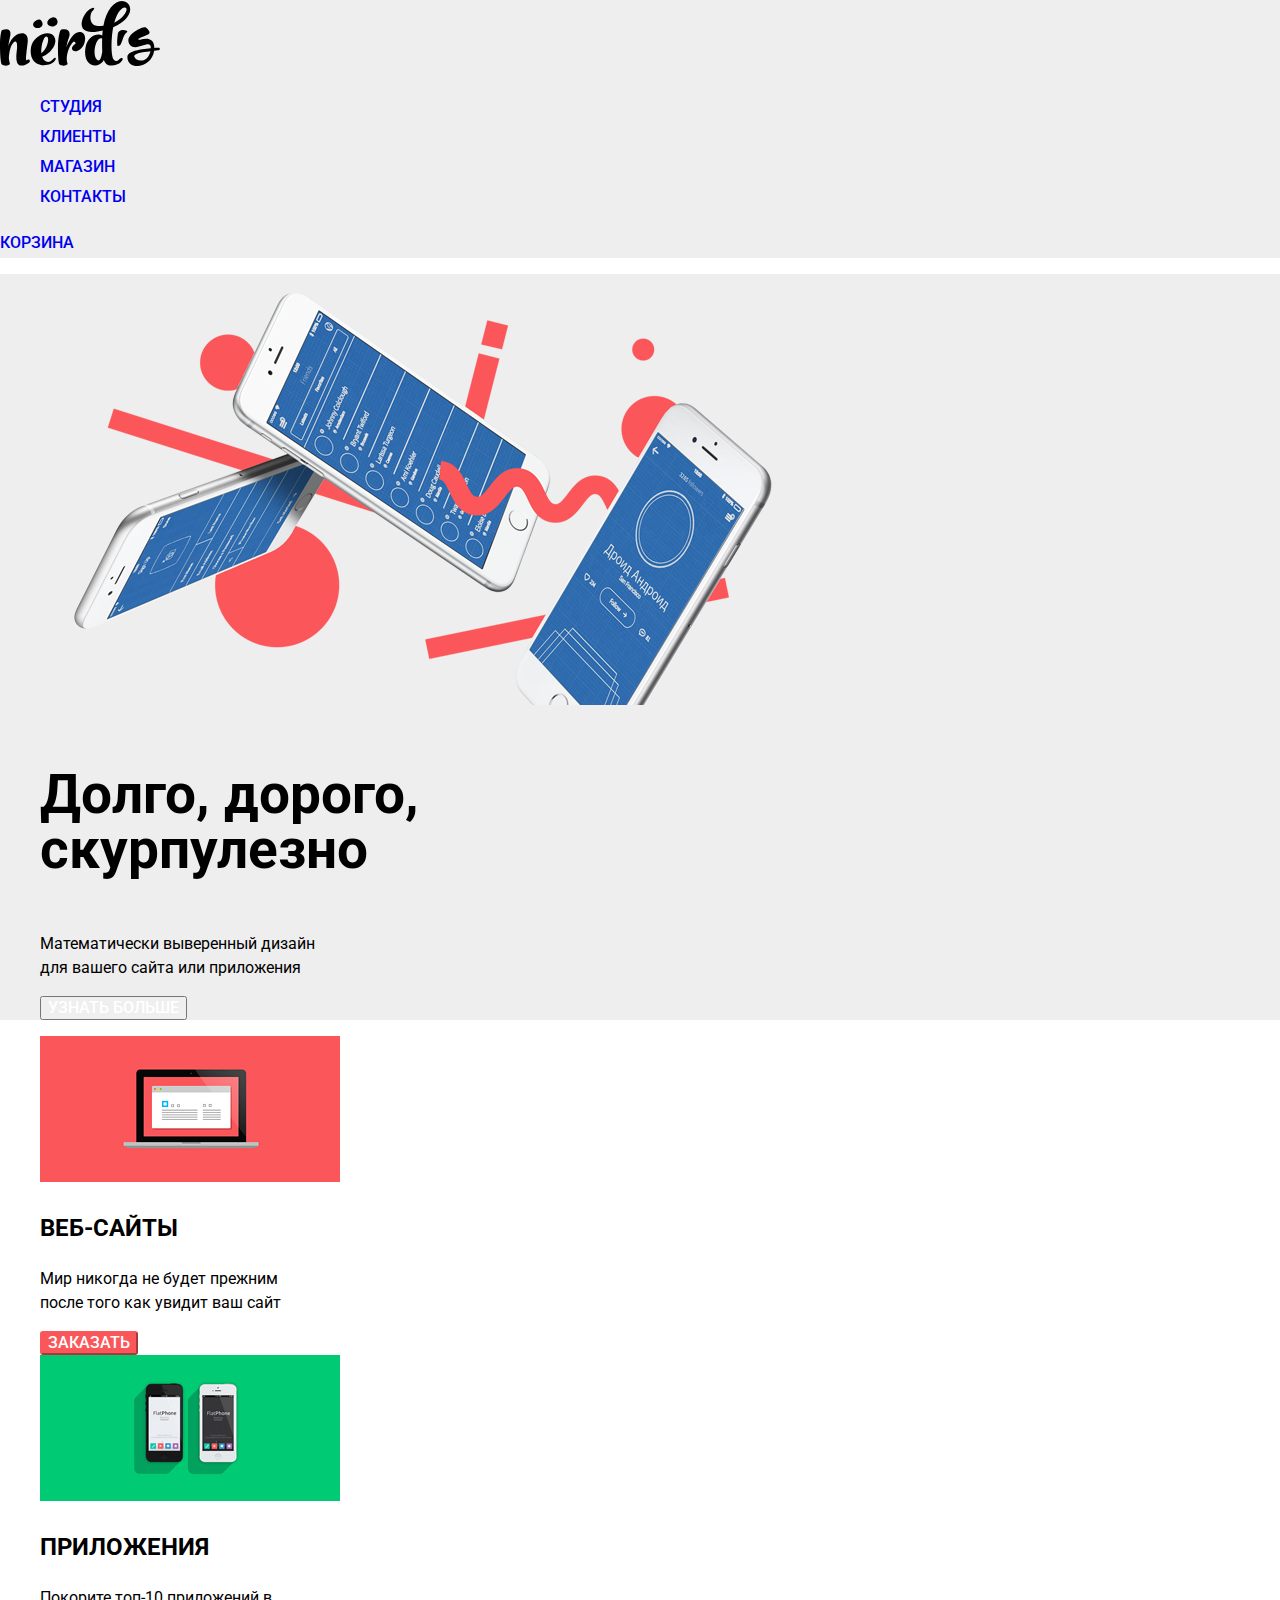
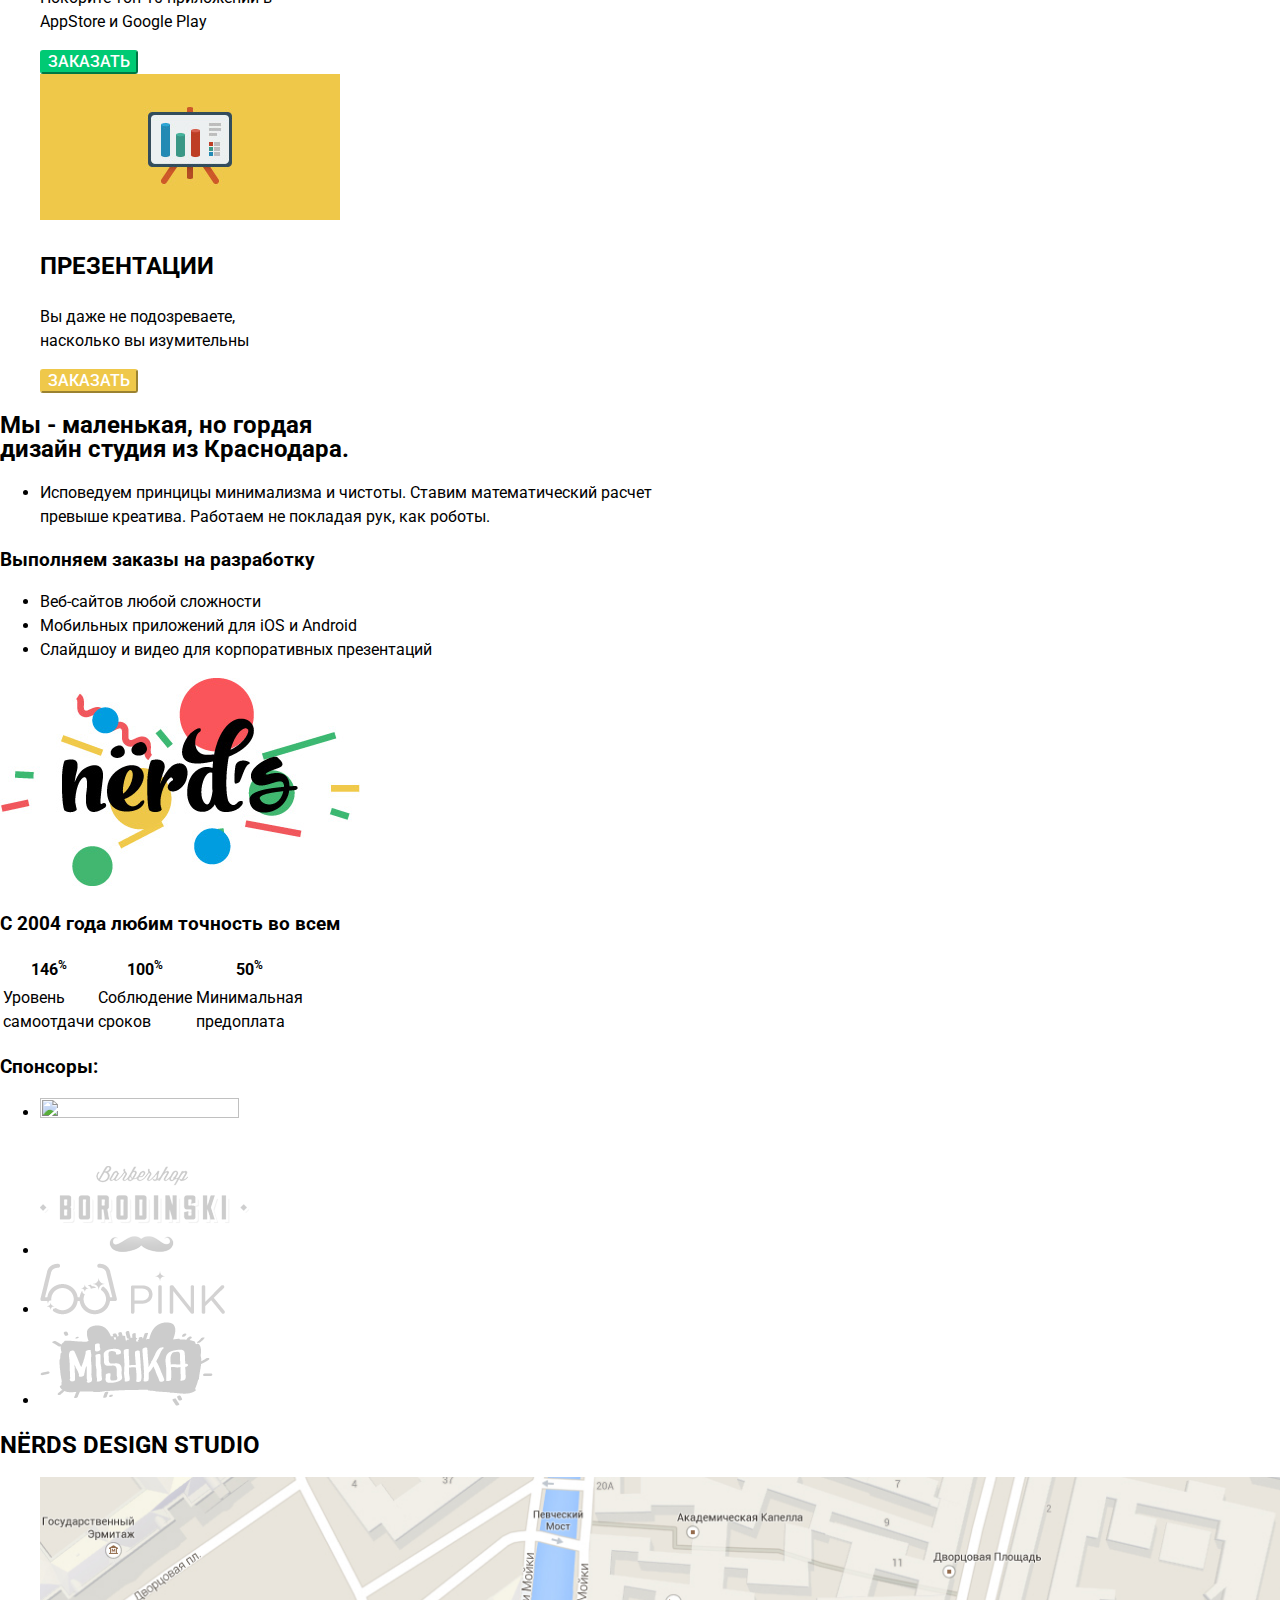
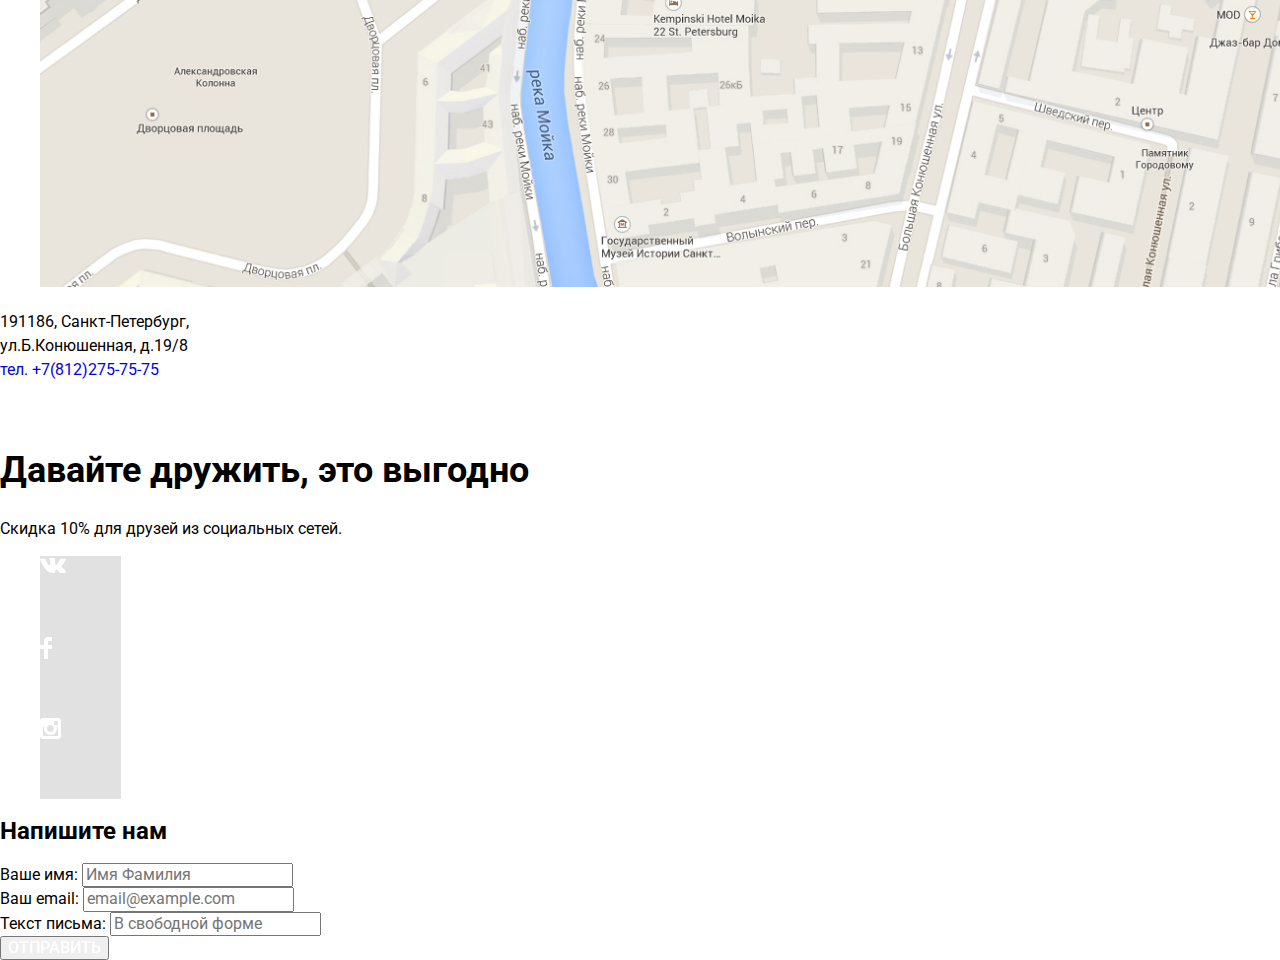
==== index.html @ f5226987 "Подцепил вторую страницу. Исправил ошибки на первой. Единственное, что не понял, это как разобраться" ====
<!DOCTYPE html>
<html lang="ru">
<head>
  <meta charset="utf-8">
  <title>HTML Academy: Нёрдс</title>
    <link href="https://fonts.googleapis.com/css2?family=Roboto:wght@400;900&display=swap" rel="stylesheet">
    <link href="css/normalize.css" rel="stylesheet">
    <link href="css/style.css" rel="stylesheet">
</head>

<body class="page-body">

  <header class="main-header">
    <nav class="main-navigation">
      <a class="main-header-logo"><img src="img/nerds-logo.svg" width="160" height="65"
        alt="Логотип магазина 'Нёрдс'">
      </a>
      <div class="main-navigation-wrapper">
        <div class="container">
          <ul class="site-navigation">
            <li><a href="#" aria-label="Студия">Студия</a></li>
            <li><a href="#" aria-label="Клиенты">Клиенты</a></li>
            <li><a href="#" aria-label="Магазин">Магазин</a></li>
            <li><a href="#" aria-label="Контакты">Контакты</a></li>
          </ul>
          <div class="user-navigation">
            <a class="basket" href="#" aria-label="Корзина">Корзина</a>
          </div>
        </div>
      </div>
    </nav>
  </header>

<main class="container">

  <h1 class="visually-hidden">Магазин готовых шаблонов</h1>

  <section class="skills">
    <h2 class="visually-hidden">Преимущества</h2>
    <ul class="skills-list">
      <li class="skills-item">
        <a href="#">
          <img src="img/nerds-index-slide1.png" width="760" height="431" alt="">
        </a>
        <h3>Долго, дорого,<br> скурпулезно</h3>
        <p>Математически выверенный дизайн<br>для вашего сайта или приложения</p>
        <button class="button" type="button">Узнать больше</button>
      </li>
    </ul>
  </section>

  <section class="services">
    <h2 class="visually-hidden">Услуги</h2>
    <ul class="services-list">
      <li class="services-item">
        <a href="#">
        <img src="img/illustration-11.png" width="300" height="146" alt="">
        </a>
        <h3>Веб-сайты</h3>
        <p>Мир никогда не будет прежним<br>после того как увидит ваш сайт</p>
        <button class="button button-red" type="button">Заказать</button>
      </li>
      <li class="services-item">
        <a href="#">
          <img src="img/illustration-21.png" width="300" height="146" alt="">
        </a>
        <h3>ПРИЛОЖЕНИЯ</h3>
        <p>Покорите топ-10 приложений в<br>AppStore и Google Play</p>
        <button class="button button-green" type="button">Заказать</button>
      </li>
      <li class="services-item">
        <a href="#">
          <img src="img/illustration-31.png" width="300" height="146" alt="">
        </a>
        <h3>ПРЕЗЕНТАЦИИ</h3>
        <p>Вы даже не подозреваете,<br> насколько вы изумительны</p>
        <button class="button button-yellow" type="button">Заказать</button>
      </li>
    </ul>
  </section>

  <section class="about-company">
    <h2>Мы - маленькая, но гордая <br>дизайн студия из Краснодара.</h2>
    <ul class="about-company-list">
      <li>
        <p>Исповедуем принцицы минимализма  и чистоты.
         Ставим математический расчет <br>превыше креатива.
         Работаем не покладая рук, как роботы.</p>
      </li>
    </ul>
      <h3>Выполняем заказы на разработку</h3>
        <ul class="development">
          <li class="development-item">Веб-сайтов любой сложности</li>
          <li class="development-item">Мобильных приложений для iOS и Android</li>
          <li class="development-item">Слайдшоу и видео для корпоративных презентаций</li>
        </ul>
  </section>

  <section class="features">
    <a href="#">
      <img src="img/nerds-illustration.png" width="360" height="208" alt=""></a>
      <h3>С 2004 года любим точность во всем</h3>
      <table class="features-table">
        <tr class="features-numbers">
          <th>146<sup>%</sup></th>
          <th>100<sup>%</sup></th>
          <th>50<sup>%</sup></th>
        </tr>
        <tr class="features-words">
          <td>Уровень<br>самоотдачи</td>
          <td>Соблюдение<br>сроков</td>
          <td>Минимальная<br>предоплата</td>
        </tr>
      </table>
  </section>

  <section class="sponsors">
    <h3>Спонсоры:</h3>
    <ul class="sponsors-list">
      <li class="sponsors-item">
        <a href="#">
          <img src="img/group5.png" width="199" height="68" alt="">
        </a>
      </li>
      <li class="sponsors-item">
        <a href="#">
          <img src="img/logo-2.png" width="209" height="90" alt="">
        </a>
      </li>
      <li class="sponsors-item">
        <a href="#">
          <img src="img/logo-3.png" width="185" height="52" alt="">
        </a>
      </li>
      <li class="sponsors-item">
        <a href="#">
          <img src="img/logo-4.png" width="173" height="84" alt="">
      </a>
      </li>
   </ul>
 </section>

 <section class="contacts">
   <h2>NЁRDS DESIGN STUDIO</h2>
   <ul>
     <li>
       <a href="#">
       <img src="img/map.png" width="1440" height="416" alt=""></a>
     </li>
   </ul>
   <p>
     191186, Санкт-Петербург,<br>
     ул.Б.Конюшенная, д.19/8<br>
     <a href="тел:+78122757575">тел. +7(812)275-75-75</a>
   </p>
   <a class="button" href="#">Напишите нам</a>
 </section>

</main>

<footer class="page-footer main-footer">
  <div class="container">
    <section class="footer-social">
      <h2>Давайте дружить, это выгодно</h2>
      <p>Скидка 10% для друзей из социальных сетей.</p>
      <ul>
        <li class="social-item">
          <a class="social-button" href="#">
          <img src="img/vk-icon.svg" alt="Вконтакте" aria-label="Вконтакте"></a>
        </li>
        <li class="social-item">
          <a class="social-button" href="#">
          <img src="img/fb-icon.svg" alt="Фэйсбук" aria-label="Фэйсбук"></a>
        </li>
        <li class="social-item">
          <a class="social-button" href="#">
          <img src="img/insta-icon.svg" alt="Инстаграм" aria-label="Инстаграм"></a>
        </li>
      </ul>
    </section>
  </div>
</footer>

<section class="modal">
  <h2>Напишите нам</h2>
  <form class="write-to-us" action="https://echo.htmlacademy.ru" method="post">
    <div>
      <label for="write-us-name">Ваше имя:</label>
      <input id="write-us-name" type="text" name="name" placeholder="Имя Фамилия">
    </div>
    <div>
      <label for="write-us-email">Ваш email:</label>
      <input id="write-us-email" type="email" name="email" placeholder="email@example.com">
    </div>
    <div>
      <label for="write-us-text">Текст письма:</label>
      <input id="write-us-text" type="text" name="text" placeholder="В свободной форме">
    </div>
    <button class="button" type="submit">Отправить</button>
  </form>
</section>

</body>
</html>
---- css/style.css ----
:root {
  --basic-black: #000000;
  --basic-light-black: #000000;
  --basic-neutral-black: #283136;
  --basic-white: #ffffff;
  --basic-red: #FB565A;
  --basic-dark-red: #E74246;
  --basic-extra-red: #D7373B;
  --basic-green: #00CA74;
  --basic-dark-green: #00BC6C;
  --basic-extra-green: #00AA62;
  --basic-yellow: #EFC84A;
  --basic-dark-yellow: #EAB534;
  --basic-extra-yellow: #E5A722;
  --basic-neutral: #e5e5e5;
  --basic-grey: #EEEEEE;
  --basic-dark-grey: #DFDFDF;
  --basic-extra-grey: #D5D5D5;
}

body {
  min-width: 1460px;
  margin: 0;
  padding: 0;
  font-family: "Roboto", Arial, sans-serif;
  font-style: normal;
  font-weight: normal;
  font-size: 16px;
  line-height: 24px;
  align-items: center;
  color: var(--basic-black);
  text-transform: none;
  background-color: var(--basic-white);
}

a {
  text-decoration: none;
}

img {
  max-width: 100%;
  height: auto;
}

/*Main header*/
.inner-page .main-header {
  background-color: var(--basic-grey);
}

.button {
  font-weight: 500;
  font-size: 16px;
  line-height: 18px;
  align-items: center;
  text-align: center;
  text-transform: uppercase;
  color: var(--basic-white);
}

.skills {
  background-color: var(--basic-grey);
}
.visually-hidden {
  position: absolute;
  width: 1px;
  height: 1px;
  margin: -1px;
  border: 0;
  padding: 0;
  clip: rect(0 0 0 0);
  overflow: hidden;
}

.page-title {
  font-weight: 500;
  font-size: 55px;
  line-height: 55px;
}

/*Filters*/

.filter legend, .price {
  font-weight: bold;
  font-size: 18px;
  font-height: 30px;
  text-transform: uppercase;
}
.filter-input-checkbox:hover + label,
.filter-input-checkbox:focus + label {
  color: var(--basic-neutral-black);
}

.filter ul {
  list-style: none;
  font-height: 19px;
}

/**/
.catalog-list {
  list-style: none;
}

/*Pagination*/

.pagination-list {
  list-style: none;
}

.pagination-item {
  align-items: center;
  text-align: center;
  text-transform: uppercase;
  background-color: var(--basic-grey);
  width: 50px;
  height: 50px;
}
.next-page {
  width: 260px;
}

/*Main navigation*/
.main-navigation {
  font-size: 16px;
  line-height: 30px;
  font-weight: 500;
  color: var(--basic-black);
  background-color: var(--basic-grey);
  align-items: center;
  text-transform: uppercase;
}

/*Site navigation*/
.site-navigation {
  list-style: none;
}

.site-navigation-current a:not([href]) {
  background-color: var(--basic-white);
}

/* User navigation */
.site-navigation a,
.user-navigation a {
  color: var(basic-black);
}


.site-navigation a:hover,
.user-navigation a:hover {
  color: var(--basic-red);
  background-color: var(--basic-grey);
}

.site-navigation a:focus,
.user-navigation a:focus {
  background-color: var(--basic-grey);
}

.site-navigation a:active,
.user-navigation a:active {
  color: var(basic-black);
  opacity: 0.3;
  background-color: var(--basic-grey);
}

/*services*/
.services-item h3 {
  font-size: 24px;
  line-height: 30px;
  align-items: center;
  text-transform: uppercase;
}

.services-list {
  list-style: none;
}

.button-red {
  background-color: var(--basic-red);
  border-radius: 3px;
  border-color: var(--basic-red);
}

.button-red:hover {
  background-color: var(--basic-dark-red);
  border-radius: 3px;
  border-color: var(--basic-dark-red);
}

.button-red:active {
  opacity: 0.3;
  background-color: var(--basic-extra-red);
  box-shadow: inset 0px 3px 0px rgba(0, 1, 1, 0.1);
  border-radius: 3px;
  border-color: var(--basic-dark-red);
}

.button-green {
  background-color: var(--basic-green);
  border-radius: 3px;
  border-color: var(--basic-green);
}

.button-green:hover {
  background-color: var(--basic-dark-green);
  border-radius: 3px;
  border-color: var(--basic-dark-green);
}

.button-green:active {
  opacity: 0.3;
  background-color: var(--basic-extra-green);
  box-shadow: inset 0px 3px 0px rgba(0, 1, 1, 0.1);
  border-radius: 3px;
  border-color: var(--basic-extra-green);
}

.button-yellow {
  background-color: var(--basic-yellow);
  border-radius: 3px;
  border-color: var(--basic-yellow);
}

.button-yellow:hover {
  background-color: var(--basic-dark-yellow);
  border-radius: 3px;
  border-color: var(--basic-dark-yellow);
}

.button-yellow:active {
  opacity: 0.3;
  background-color: var(--basic-extra-yellow);
  box-shadow: inset 0px 3px 0px rgba(0, 1, 1, 0.1);
  border-radius: 3px;
  border-color: var(--basic-extra-yellow);
}

/*Skills */

.skills-list {
  list-style: none;
}

.skills-item {
  text-align: left;
}

.skills-item h3 {
  font-size: 55px;
  line-height: 55px;
}

/*Footer*/

.footer-social h2 {
  font-weight: bold;
  font-size: 36px;
  line-height: 36px;
  align-items: center;
}

.footer-social p {
  line-height: 22px;
  align-items: center;
}

.footer-social ul {
  list-style: none;
}

.social-item {
  width: 81px;
  height: 81px;
  background: linear-gradient(0deg, #E1E1E1, #E1E1E1), #FFFFFF;
}

.contacts ul {
  list-style: none;
}

/*catalog*/
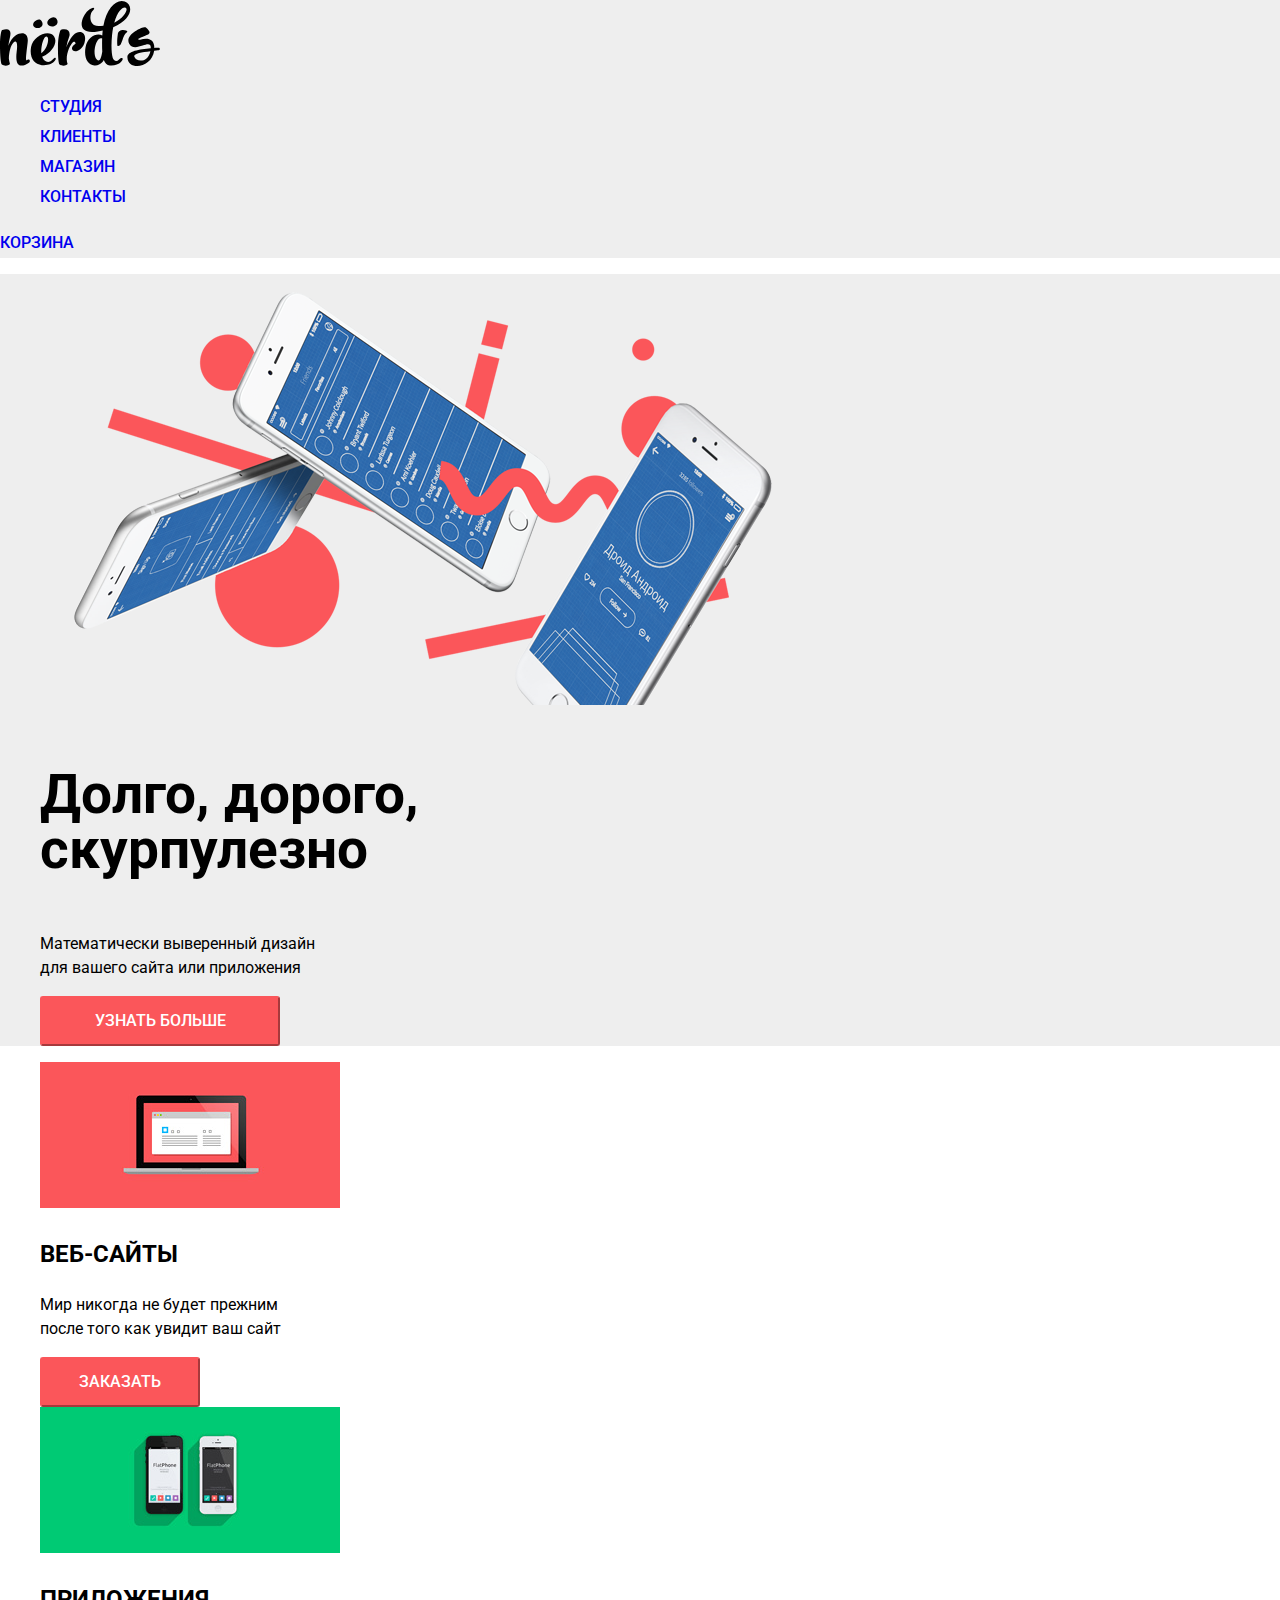
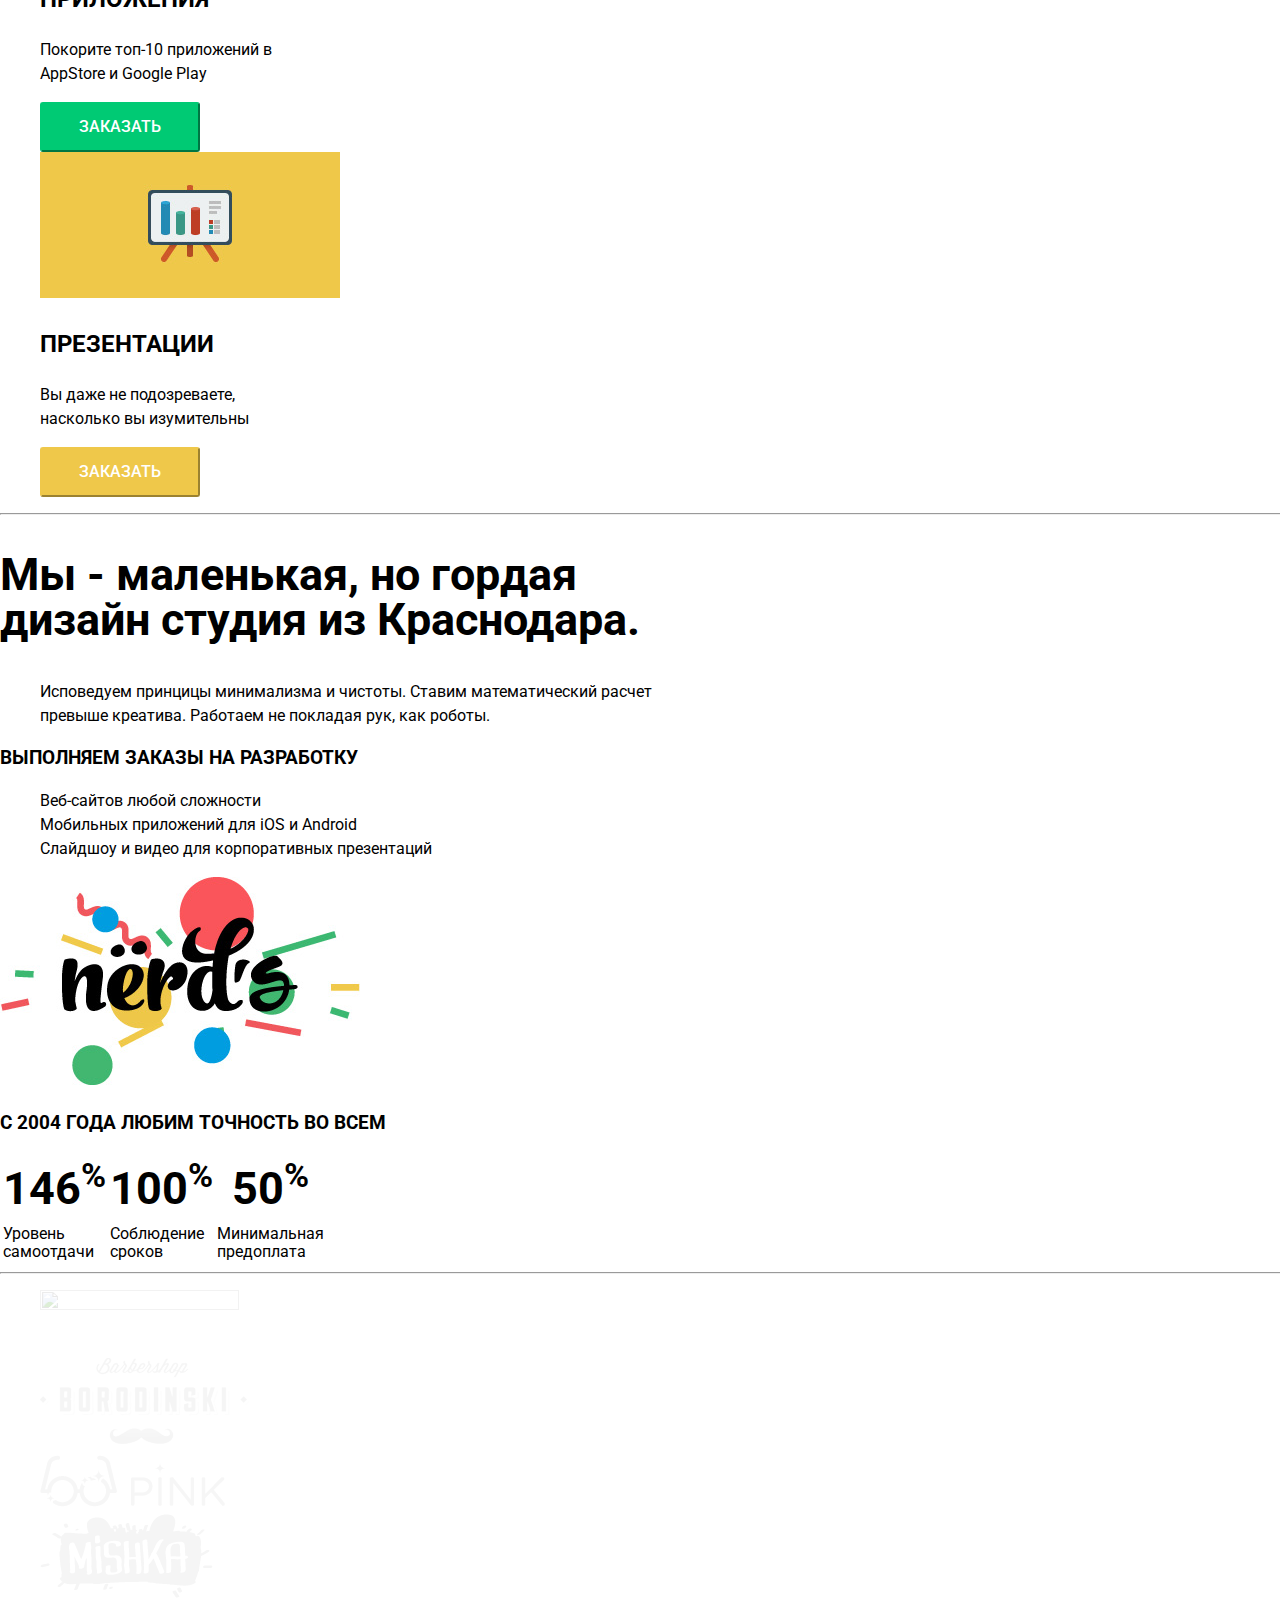
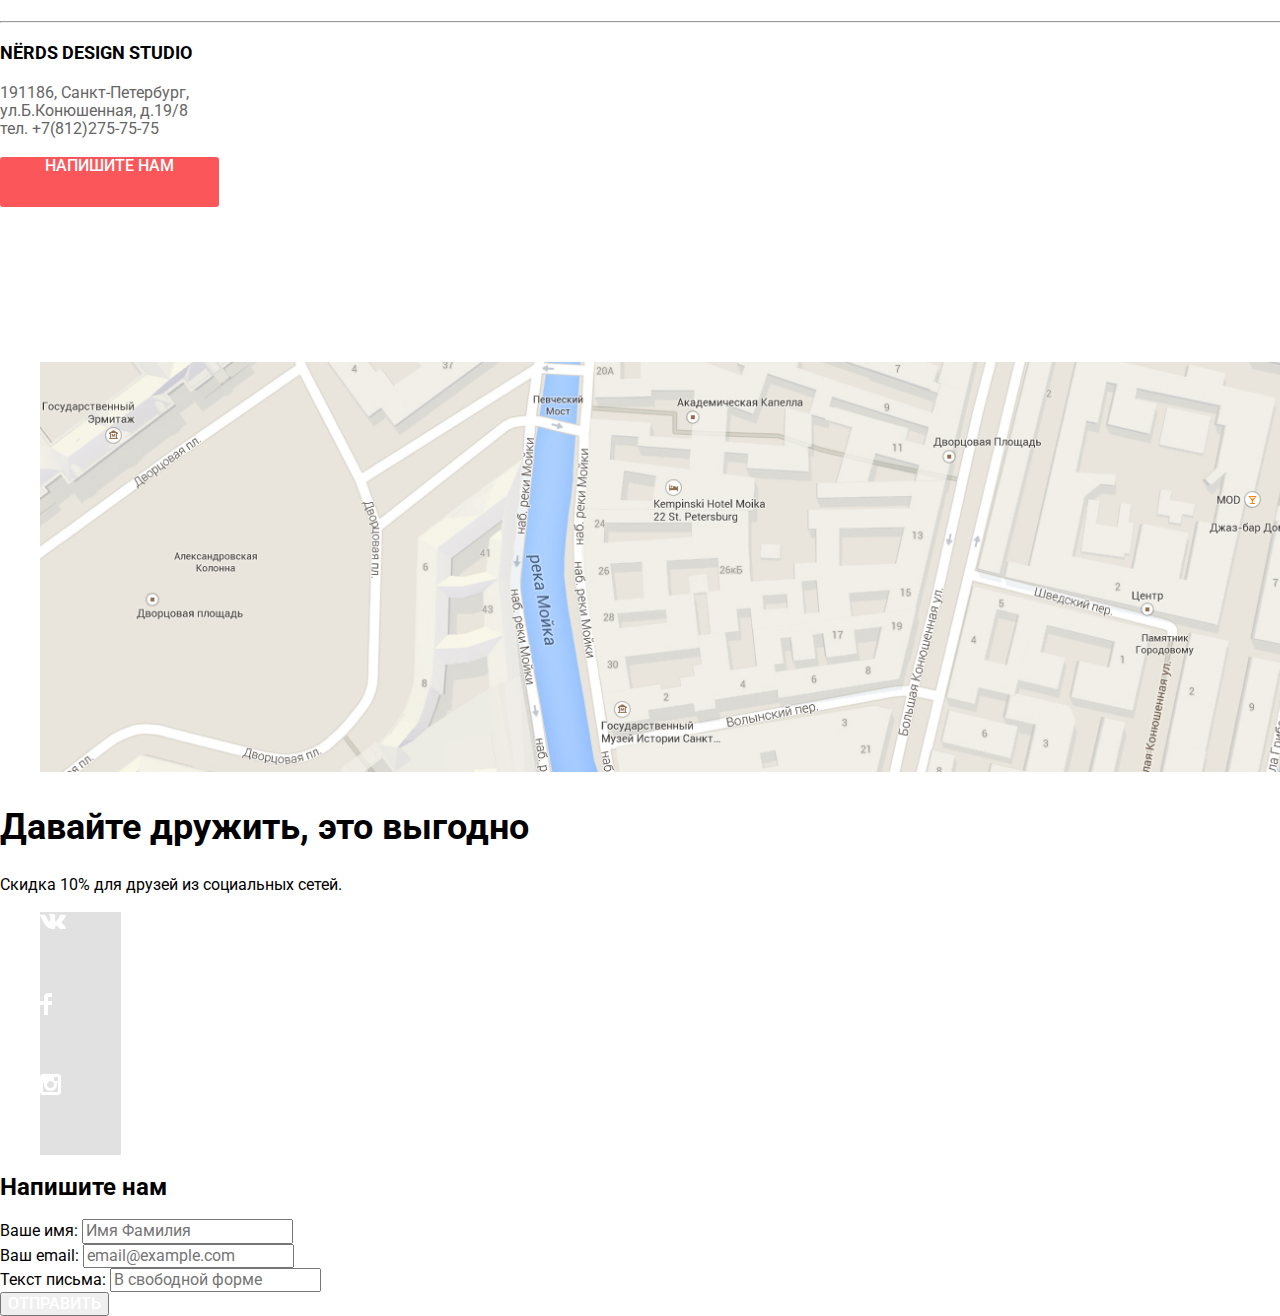
==== commit 208c4fd8: "Доп задание на базовую стилизацию." ====
--- a/index.html
+++ b/index.html
@@ -44,7 +44,7 @@
         </a>
         <h3>Долго, дорого,<br> скурпулезно</h3>
         <p>Математически выверенный дизайн<br>для вашего сайта или приложения</p>
-        <button class="button" type="button">Узнать больше</button>
+        <button class="button button-learn-more" type="button">Узнать больше</button>
       </li>
     </ul>
   </section>
@@ -77,6 +77,7 @@
         <button class="button button-yellow" type="button">Заказать</button>
       </li>
     </ul>
+    <hr class="horizontal line"/>
   </section>
 
   <section class="about-company">
@@ -112,10 +113,11 @@
           <td>Минимальная<br>предоплата</td>
         </tr>
       </table>
+      <hr class="horizontal line"/>
   </section>
 
   <section class="sponsors">
-    <h3>Спонсоры:</h3>
+    <h3 class="visually-hidden">Спонсоры:</h3>
     <ul class="sponsors-list">
       <li class="sponsors-item">
         <a href="#">
@@ -138,22 +140,25 @@
       </a>
       </li>
    </ul>
+   <hr class="horizontal line"/>
  </section>
 
  <section class="contacts">
+   <div class="contacts-item">
    <h2>NЁRDS DESIGN STUDIO</h2>
+   <p>
+     191186, Санкт-Петербург,<br>
+     ул.Б.Конюшенная, д.19/8<br>
+     <a href="тел:+78122757575">тел. +7(812)275-75-75</a>
+   </p>
+   <a class="button" href="#">Напишите нам</a>
+ </div>
    <ul>
      <li>
        <a href="#">
        <img src="img/map.png" width="1440" height="416" alt=""></a>
      </li>
    </ul>
-   <p>
-     191186, Санкт-Петербург,<br>
-     ул.Б.Конюшенная, д.19/8<br>
-     <a href="тел:+78122757575">тел. +7(812)275-75-75</a>
-   </p>
-   <a class="button" href="#">Напишите нам</a>
  </section>
 
 </main>
--- a/css/style.css
+++ b/css/style.css
@@ -16,6 +16,7 @@
   --basic-grey: #EEEEEE;
   --basic-dark-grey: #DFDFDF;
   --basic-extra-grey: #D5D5D5;
+  --basic-neutral-grey: #666666;
 }
 
 body {
@@ -33,6 +34,12 @@
   background-color: var(--basic-white);
 }
 
+.horizontal-line {
+  width: 1158px;
+  height: 2px;
+  background: var(--basic-grey);
+}
+
 a {
   text-decoration: none;
 }
@@ -79,7 +86,9 @@
 
 /*Filters*/
 
-.filter legend, .price {
+.filter legend,
+.price,
+.catalog legend {
   font-weight: bold;
   font-size: 18px;
   font-height: 30px;
@@ -95,11 +104,115 @@
   font-height: 19px;
 }
 
-/**/
+.price-slider {
+  background: var(--basic-grey);
+}
+
+.filter-button {
+  width: 260px;
+  height: 50px;
+  font-weight: 500px;
+  font-size: 16px;
+  line-height: 18px;
+  color: var(--basic-black);
+}
+
+.filter-button,
+.filter-button:focus {
+  background-color: var(--basic-grey);
+  border-radius: 3px;
+  border-color: var(--basic-grey);
+  outline: var(--basic-grey);
+}
+
+.filter-button:hover {
+  background-color: var(--basic-dark-grey);
+  border-radius: 3px;
+  border-color: var(--basic-dark-grey);
+}
+
+.filter-button:active {
+  background-color: var(--basic-extra-grey);
+  border-radius: 3px;
+  box-shadow: inset 0px 3px 0px rgba(0, 1, 1, 0.1);
+  border-color: var(--basic-extra-grey);
+  opacity: 0.3;
+}
+
+.filter-price-type-name {
+  list-style: none;
+}
+.filter-price-type-name,
+.filter-price-type-name a {
+  font-size: 14px;
+  line-height: 18px;
+  text-transform: uppercase;
+  color: var(--basic-black);
+}
+
+.filter-price-type-name a:link {
+  opacity: 0.3;
+}
+
+.filter-price-type-name a:hover {
+  opacity: 0.6;
+}
+
+.filter-price-type-name a:active,
+.filter-price-type-name a:focus {
+  opacity: 1;
+}
+
+/*Catalog*/
 .catalog-list {
   list-style: none;
 }
 
+.price-sedona {
+  width: 360px;
+  height: 231px;
+  background-color: var(--basic-grey);
+}
+
+.price-sedona h3 {
+  font-size: 18px;
+  line-height: 30px;
+  font-weight: bold;
+  text-align: center;
+  text-transform: uppercase;
+}
+
+.price-sedona p {
+  font-size: 18px;
+  line-height: 30px;
+  text-align: center;
+}
+
+.price-sedona .button-price-sedona {
+  width: 200px;
+  height: 50px;
+  color: var(--basic-white);
+  background-color: var(--basic-red);
+  border-radius: 3px;
+  border-color: var(--basic-red);
+  outline: var(--basic-red);
+}
+
+.price-sedona .button-price-sedona:hover {
+  background-color: var(--basic-dark-red);
+  border-radius: 3px;
+  border-color: var(--basic-dark-red);
+  outline: var(--basic-dark-red);
+}
+
+.price-sedona .button-price-sedona:active {
+  background-color: var(--basic-extra-red);
+  border-radius: 3px;
+  border-color: var(--basic--extrared);
+  box-shadow: inset 0px 3px 0px rgba(0, 1, 1, 0.1);
+  outline: var(--basic-extra-red);
+}
+
 /*Pagination*/
 
 .pagination-list {
@@ -107,15 +220,58 @@
 }
 
 .pagination-item {
-  align-items: center;
   text-align: center;
-  text-transform: uppercase;
-  background-color: var(--basic-grey);
   width: 50px;
   height: 50px;
-}
+  background-color: var(--basic-grey);
+  border-radius: 3px;
+}
+
 .next-page {
   width: 260px;
+  height: 50px;
+  background-color: var(--basic-grey);
+  border-radius: 3px;
+}
+
+.pagination-item a {
+  background-color: var(--basic-grey);
+  color: var(--basic-black);
+}
+
+.pagination-item a:hover {
+  background-color: var(--basic-dark-grey);
+}
+
+.pagination-item a:active {
+  background-color: var(--basic-extra-grey);
+  box-shadow: inset 0px 3px 0px rgba(0, 1, 1, 0.1);
+}
+
+.next-page a {
+  width: 260px;
+  height: 50px;
+  background-color: var(--basic-grey);
+  color: var(--basic-black);
+  text-transform: uppercase;
+}
+
+.next-page a:hover {
+  background-color: var(--basic-dark-grey);
+}
+
+.next-page a:active {
+  background-color: var(--basic-extra-grey);
+  box-shadow: inset 0px 3px 0px rgba(0, 1, 1, 0.1);
+}
+
+.pagination-item-current {
+  text-align: center;
+  width: 50px;
+  height: 50px;
+  background: var(--basic-white);
+  border: 3px solid var(--basic-grey);
+  border-radius: 3px;
 }
 
 /*Main navigation*/
@@ -175,6 +331,11 @@
   list-style: none;
 }
 
+.services .button {
+  width: 160px;
+  height: 50px;
+}
+
 .button-red {
   background-color: var(--basic-red);
   border-radius: 3px;
@@ -195,6 +356,13 @@
   border-color: var(--basic-dark-red);
 }
 
+.button-red:focus {
+  background-color: var(--basic-red);
+  border-radius: 3px;
+  border-color: var(--basic-red);
+  outline-color: var(--basic-red);
+}
+
 .button-green {
   background-color: var(--basic-green);
   border-radius: 3px;
@@ -215,6 +383,13 @@
   border-color: var(--basic-extra-green);
 }
 
+.button-green:focus {
+  background-color: var(--basic-green);
+  border-radius: 3px;
+  border-color: var(--basic-green);
+  outline-color: var(--basic-green);
+}
+
 .button-yellow {
   background-color: var(--basic-yellow);
   border-radius: 3px;
@@ -233,6 +408,13 @@
   box-shadow: inset 0px 3px 0px rgba(0, 1, 1, 0.1);
   border-radius: 3px;
   border-color: var(--basic-extra-yellow);
+}
+
+.button-yellow:focus {
+  background-color: var(--basic-yellow);
+  border-radius: 3px;
+  border-color: var(--basic-yellow);
+  outline-color: var(--basic-yellow);
 }
 
 /*Skills */
@@ -248,6 +430,128 @@
 .skills-item h3 {
   font-size: 55px;
   line-height: 55px;
+}
+
+.button-learn-more {
+  width: 240px;
+  height: 50px;
+  background-color: var(--basic-red);
+  border-radius: 3px;
+  border-color: var(--basic-red);
+}
+
+.button-learn-more:hover {
+  background-color: var(--basic-dark-red);
+  border-radius: 3px;
+  border-color: var(--basic-dark-red);
+}
+
+.button-learn-more:active {
+  opacity: 0.3;
+  background-color: var(--basic-extra-red);
+  box-shadow: inset 0px 3px 0px rgba(0, 1, 1, 0.1);
+  border-radius: 3px;
+  border-color: var(--basic-dark-red);
+}
+
+.button-learn-more:focus {
+  background-color: var(--basic-red);
+  border-radius: 3px;
+  border-color: var(--basic-red);
+  outline-color: var(--basic-red);
+}
+
+/*About company*/
+
+.about-company h2 {
+  font-weight: 500px;
+  font-size: 45px;
+  line-height: 45px;
+}
+
+.about-company-list,
+.development {
+  list-style: none;
+}
+
+.about-company p {
+  line-height: 24px;
+}
+
+.about-company h3 {
+  font-weight: bold;
+  text-transform: uppercase;
+}
+
+/*features*/
+
+.features h3 {
+  text-transform: uppercase;
+}
+
+.features-numbers {
+  font-weight: bold;
+  font-size: 45px;
+  line-height: 64px;
+}
+
+.features-words {
+  line-height: 18px;
+}
+
+/*Sponsors*/
+
+.sponsors-list {
+  list-style: none;
+}
+
+.sponsors-list a:link {
+  opacity: 0.2;
+}
+
+.sponsors-list a:hover {
+  opacity: 1;
+}
+
+.sponsors-list a:active {
+  opacity: 0.1;
+}
+
+/*contacts*/
+
+.contacts ul {
+  list-style: none;
+}
+
+.contacts h2 {
+  font-weight: bold;
+  font-size: 18px;
+  line-height: 30px;
+  text-transform: uppercase;
+}
+
+.contacts p,
+.contacts a {
+  line-height: 18px;
+  color: var(--basic-neutral-grey);
+}
+
+.contacts a.button {
+  display: inline-block;
+  width: 219px;
+  height: 50px;
+  font-weight: 500px;
+  line-height: 18px;
+  text-transform: uppercase;
+  color: var(--basic-white);
+  background-color: var(--basic-red);
+  border-radius: 3px;
+}
+
+.contacts-item {
+  width: 319px;
+  height: 308px;
+  background-color: var(--basic-white);
 }
 
 /*Footer*/
@@ -274,8 +578,4 @@
   background: linear-gradient(0deg, #E1E1E1, #E1E1E1), #FFFFFF;
 }
 
-.contacts ul {
-  list-style: none;
-}
-
 /*catalog*/
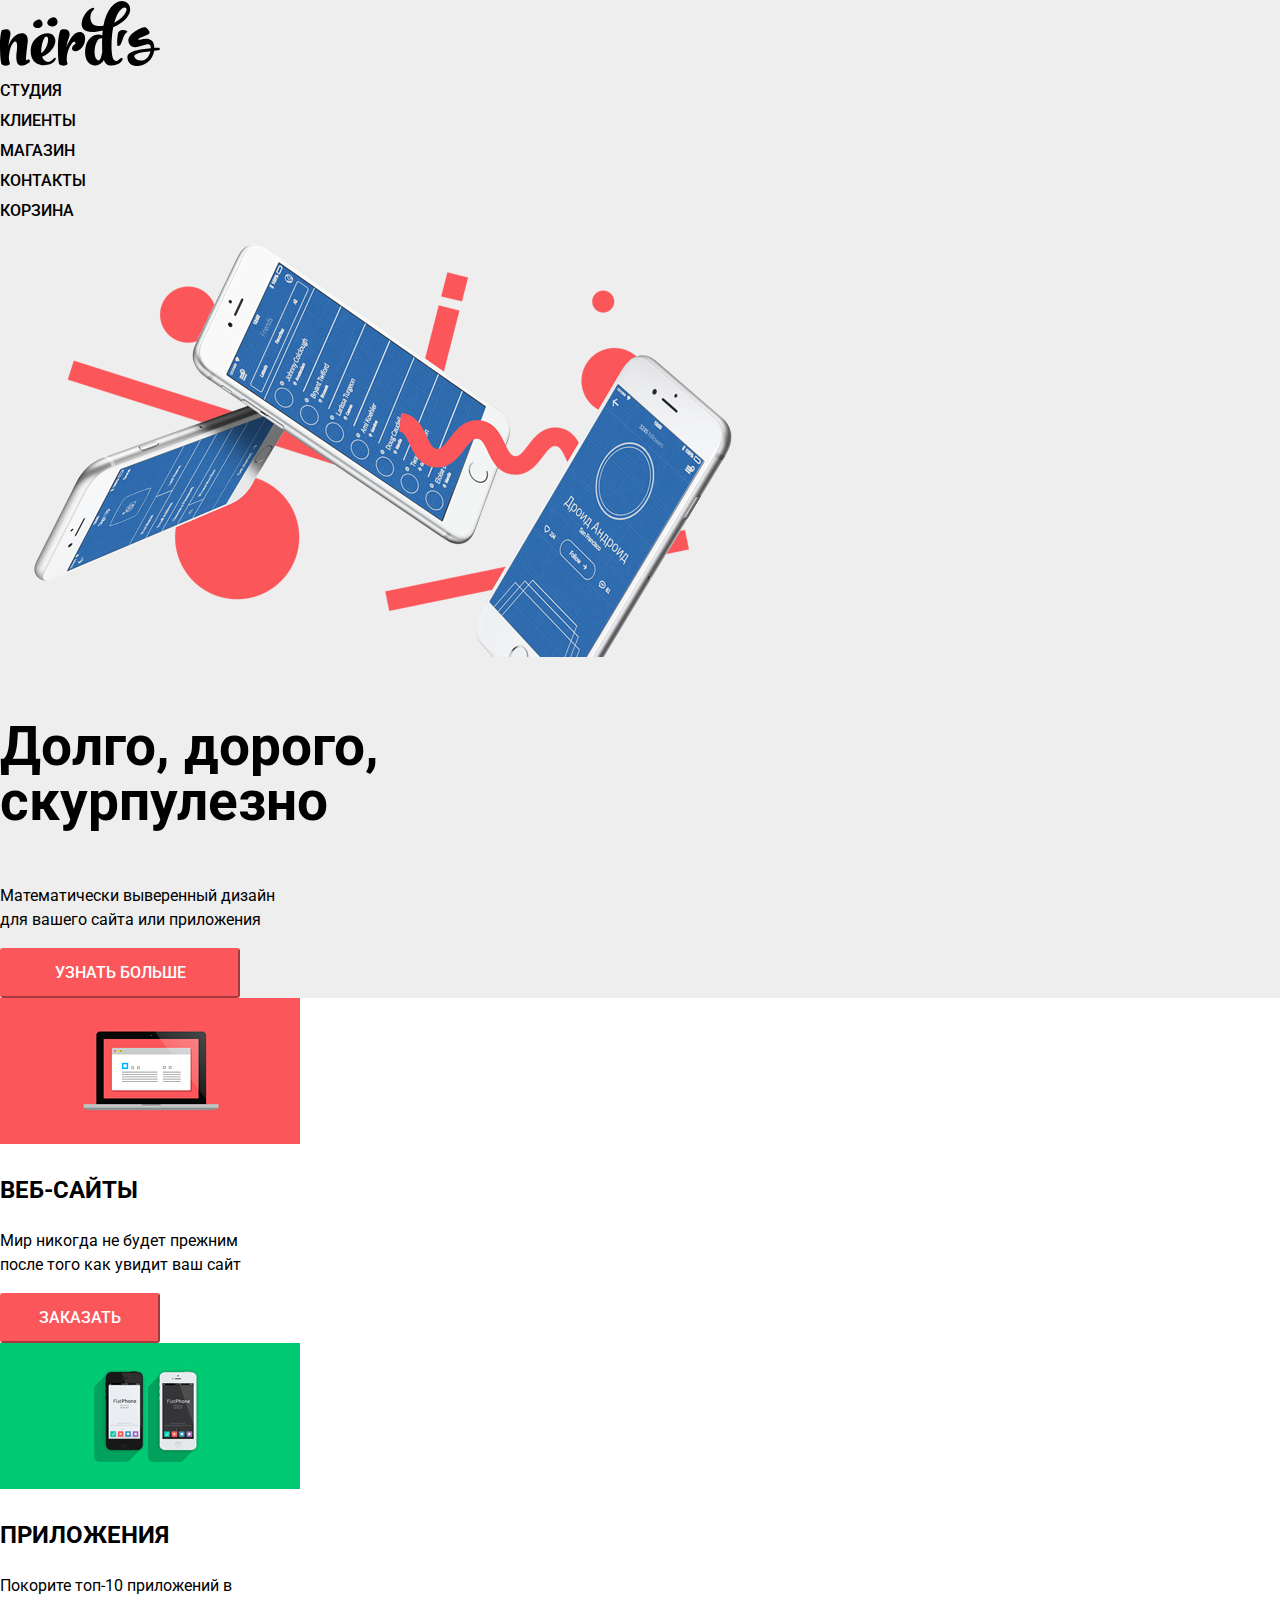
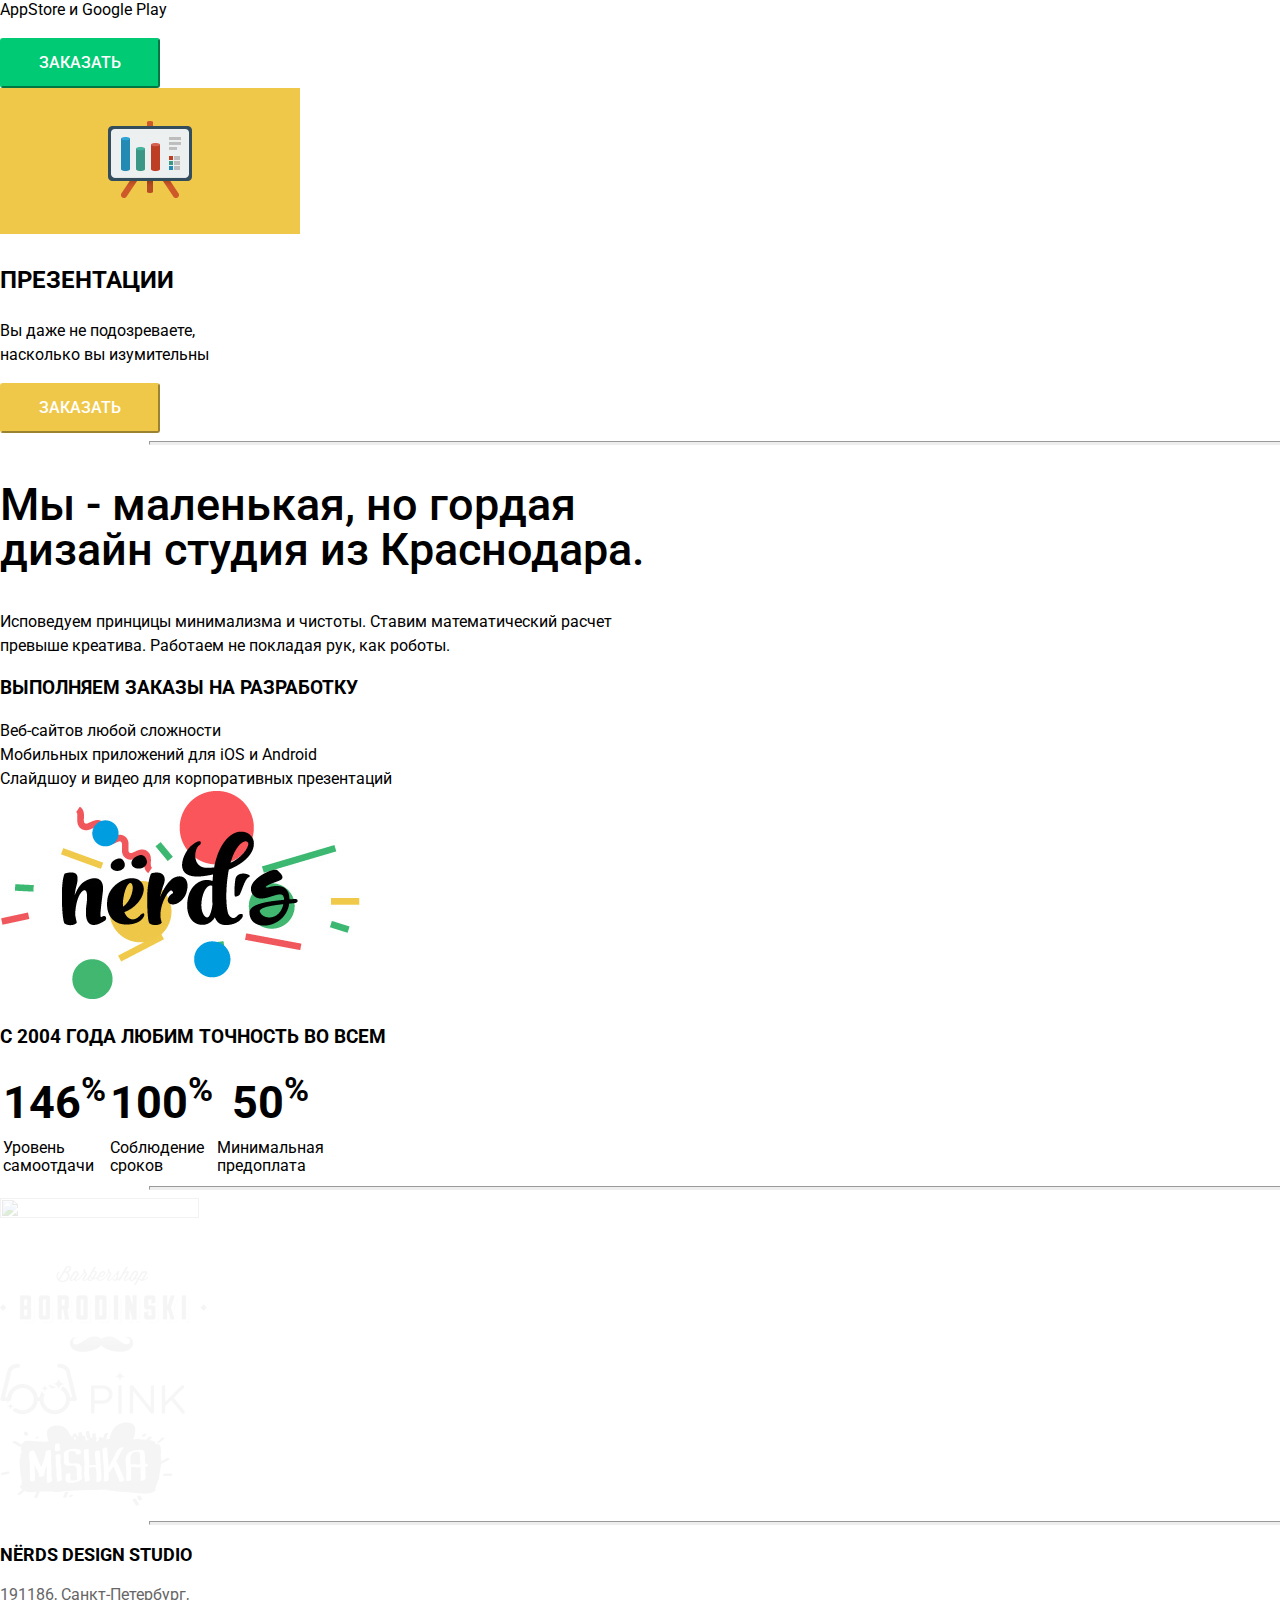
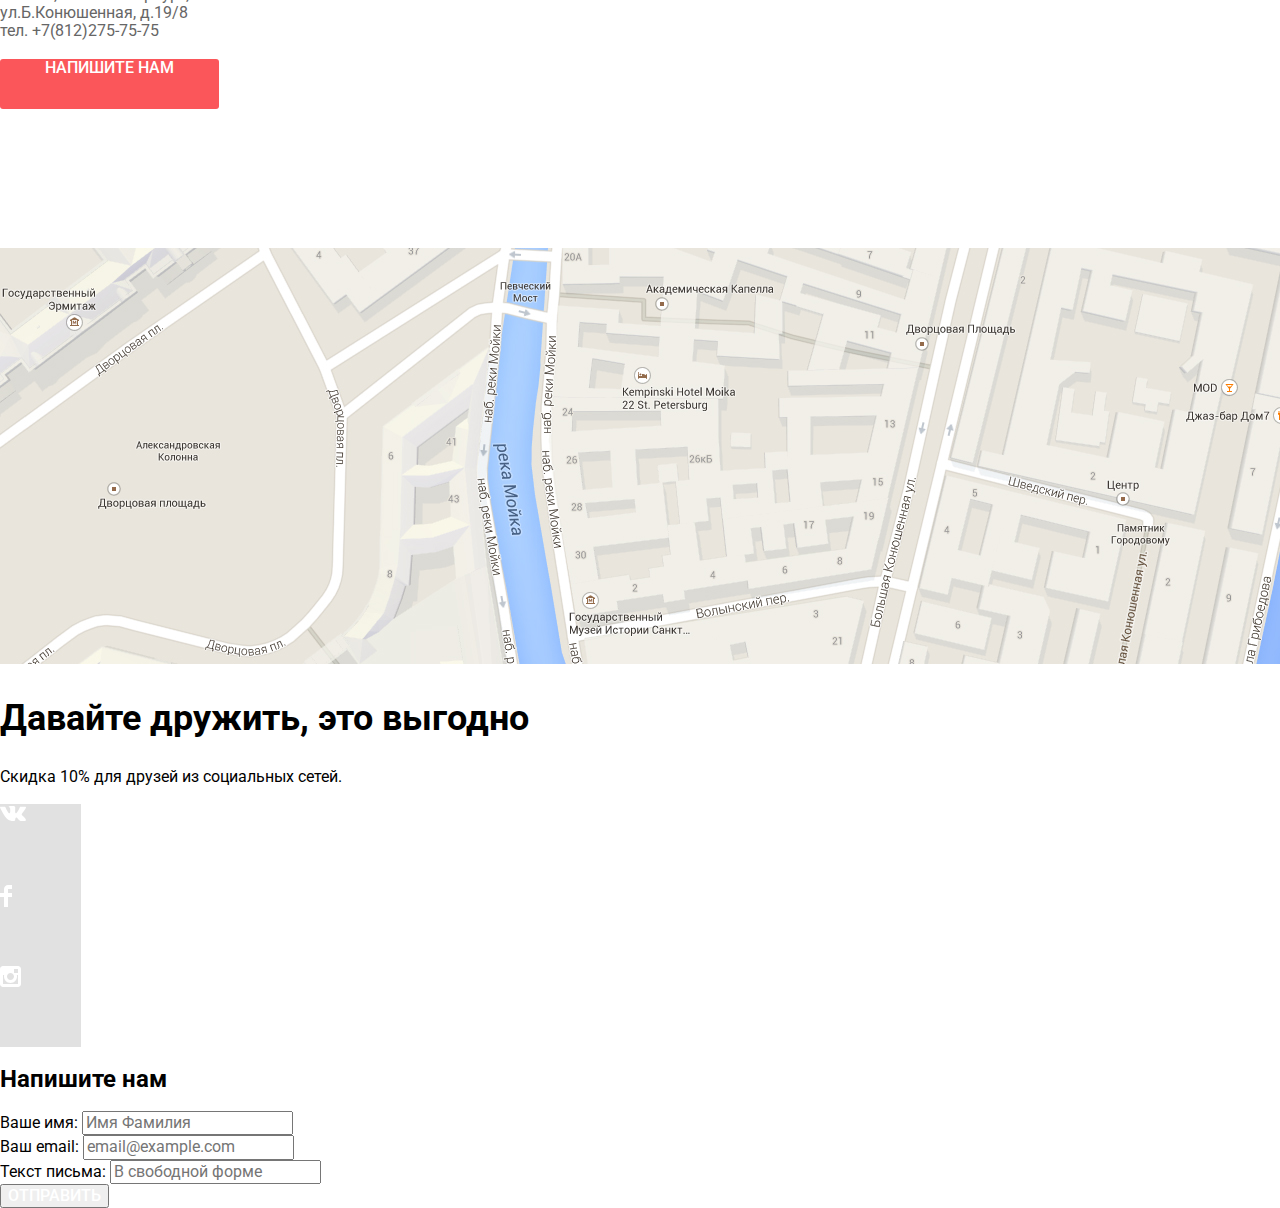
==== commit f74d9bb9: "Исправлены ошибки" ====
--- a/index.html
+++ b/index.html
@@ -77,7 +77,7 @@
         <button class="button button-yellow" type="button">Заказать</button>
       </li>
     </ul>
-    <hr class="horizontal line"/>
+    <hr class="horizontal-line"/>
   </section>
 
   <section class="about-company">
@@ -113,7 +113,7 @@
           <td>Минимальная<br>предоплата</td>
         </tr>
       </table>
-      <hr class="horizontal line"/>
+      <hr class="horizontal-line"/>
   </section>
 
   <section class="sponsors">
@@ -140,7 +140,7 @@
       </a>
       </li>
    </ul>
-   <hr class="horizontal line"/>
+   <hr class="horizontal-line"/>
  </section>
 
  <section class="contacts">
--- a/css/style.css
+++ b/css/style.css
@@ -35,7 +35,7 @@
 }
 
 .horizontal-line {
-  width: 1158px;
+  width: 1160px;
   height: 2px;
   background: var(--basic-grey);
 }
@@ -47,6 +47,23 @@
 img {
   max-width: 100%;
   height: auto;
+}
+
+/*list-style*/
+.catalog-list,
+.pagination-list,
+.filter-price-type-name,
+.site-navigation,
+.services-list,
+.skills-list,
+.about-company-list,
+.development,
+.footer-social ul,
+.contacts ul,
+.sponsors-list {
+  list-style: none;
+  margin: 0;
+  padding: 0;
 }
 
 /*Main header*/
@@ -91,7 +108,7 @@
 .catalog legend {
   font-weight: bold;
   font-size: 18px;
-  font-height: 30px;
+  line-height: 30px;
   text-transform: uppercase;
 }
 .filter-input-checkbox:hover + label,
@@ -101,7 +118,7 @@
 
 .filter ul {
   list-style: none;
-  font-height: 19px;
+  line-height: 19px;
 }
 
 .price-slider {
@@ -111,7 +128,7 @@
 .filter-button {
   width: 260px;
   height: 50px;
-  font-weight: 500px;
+  font-weight: 500;
   font-size: 16px;
   line-height: 18px;
   color: var(--basic-black);
@@ -139,8 +156,6 @@
   opacity: 0.3;
 }
 
-.filter-price-type-name {
-  list-style: none;
 }
 .filter-price-type-name,
 .filter-price-type-name a {
@@ -164,9 +179,7 @@
 }
 
 /*Catalog*/
-.catalog-list {
-  list-style: none;
-}
+
 
 .price-sedona {
   width: 360px;
@@ -208,16 +221,12 @@
 .price-sedona .button-price-sedona:active {
   background-color: var(--basic-extra-red);
   border-radius: 3px;
-  border-color: var(--basic--extrared);
+  border-color: var(--basic--extra-red);
   box-shadow: inset 0px 3px 0px rgba(0, 1, 1, 0.1);
   outline: var(--basic-extra-red);
 }
 
 /*Pagination*/
-
-.pagination-list {
-  list-style: none;
-}
 
 .pagination-item {
   text-align: center;
@@ -286,9 +295,6 @@
 }
 
 /*Site navigation*/
-.site-navigation {
-  list-style: none;
-}
 
 .site-navigation-current a:not([href]) {
   background-color: var(--basic-white);
@@ -297,7 +303,7 @@
 /* User navigation */
 .site-navigation a,
 .user-navigation a {
-  color: var(basic-black);
+  color: var(--basic-black);
 }
 
 
@@ -314,12 +320,13 @@
 
 .site-navigation a:active,
 .user-navigation a:active {
-  color: var(basic-black);
+  color: var(--basic-black);
   opacity: 0.3;
   background-color: var(--basic-grey);
 }
 
 /*services*/
+
 .services-item h3 {
   font-size: 24px;
   line-height: 30px;
@@ -327,9 +334,7 @@
   text-transform: uppercase;
 }
 
-.services-list {
-  list-style: none;
-}
+
 
 .services .button {
   width: 160px;
@@ -419,9 +424,6 @@
 
 /*Skills */
 
-.skills-list {
-  list-style: none;
-}
 
 .skills-item {
   text-align: left;
@@ -464,14 +466,9 @@
 /*About company*/
 
 .about-company h2 {
-  font-weight: 500px;
+  font-weight: 500;
   font-size: 45px;
   line-height: 45px;
-}
-
-.about-company-list,
-.development {
-  list-style: none;
 }
 
 .about-company p {
@@ -501,9 +498,6 @@
 
 /*Sponsors*/
 
-.sponsors-list {
-  list-style: none;
-}
 
 .sponsors-list a:link {
   opacity: 0.2;
@@ -519,9 +513,6 @@
 
 /*contacts*/
 
-.contacts ul {
-  list-style: none;
-}
 
 .contacts h2 {
   font-weight: bold;
@@ -540,7 +531,7 @@
   display: inline-block;
   width: 219px;
   height: 50px;
-  font-weight: 500px;
+  font-weight: 500;
   line-height: 18px;
   text-transform: uppercase;
   color: var(--basic-white);
@@ -549,7 +540,7 @@
 }
 
 .contacts-item {
-  width: 319px;
+  border-width: 319px;
   height: 308px;
   background-color: var(--basic-white);
 }
@@ -568,10 +559,6 @@
   align-items: center;
 }
 
-.footer-social ul {
-  list-style: none;
-}
-
 .social-item {
   width: 81px;
   height: 81px;
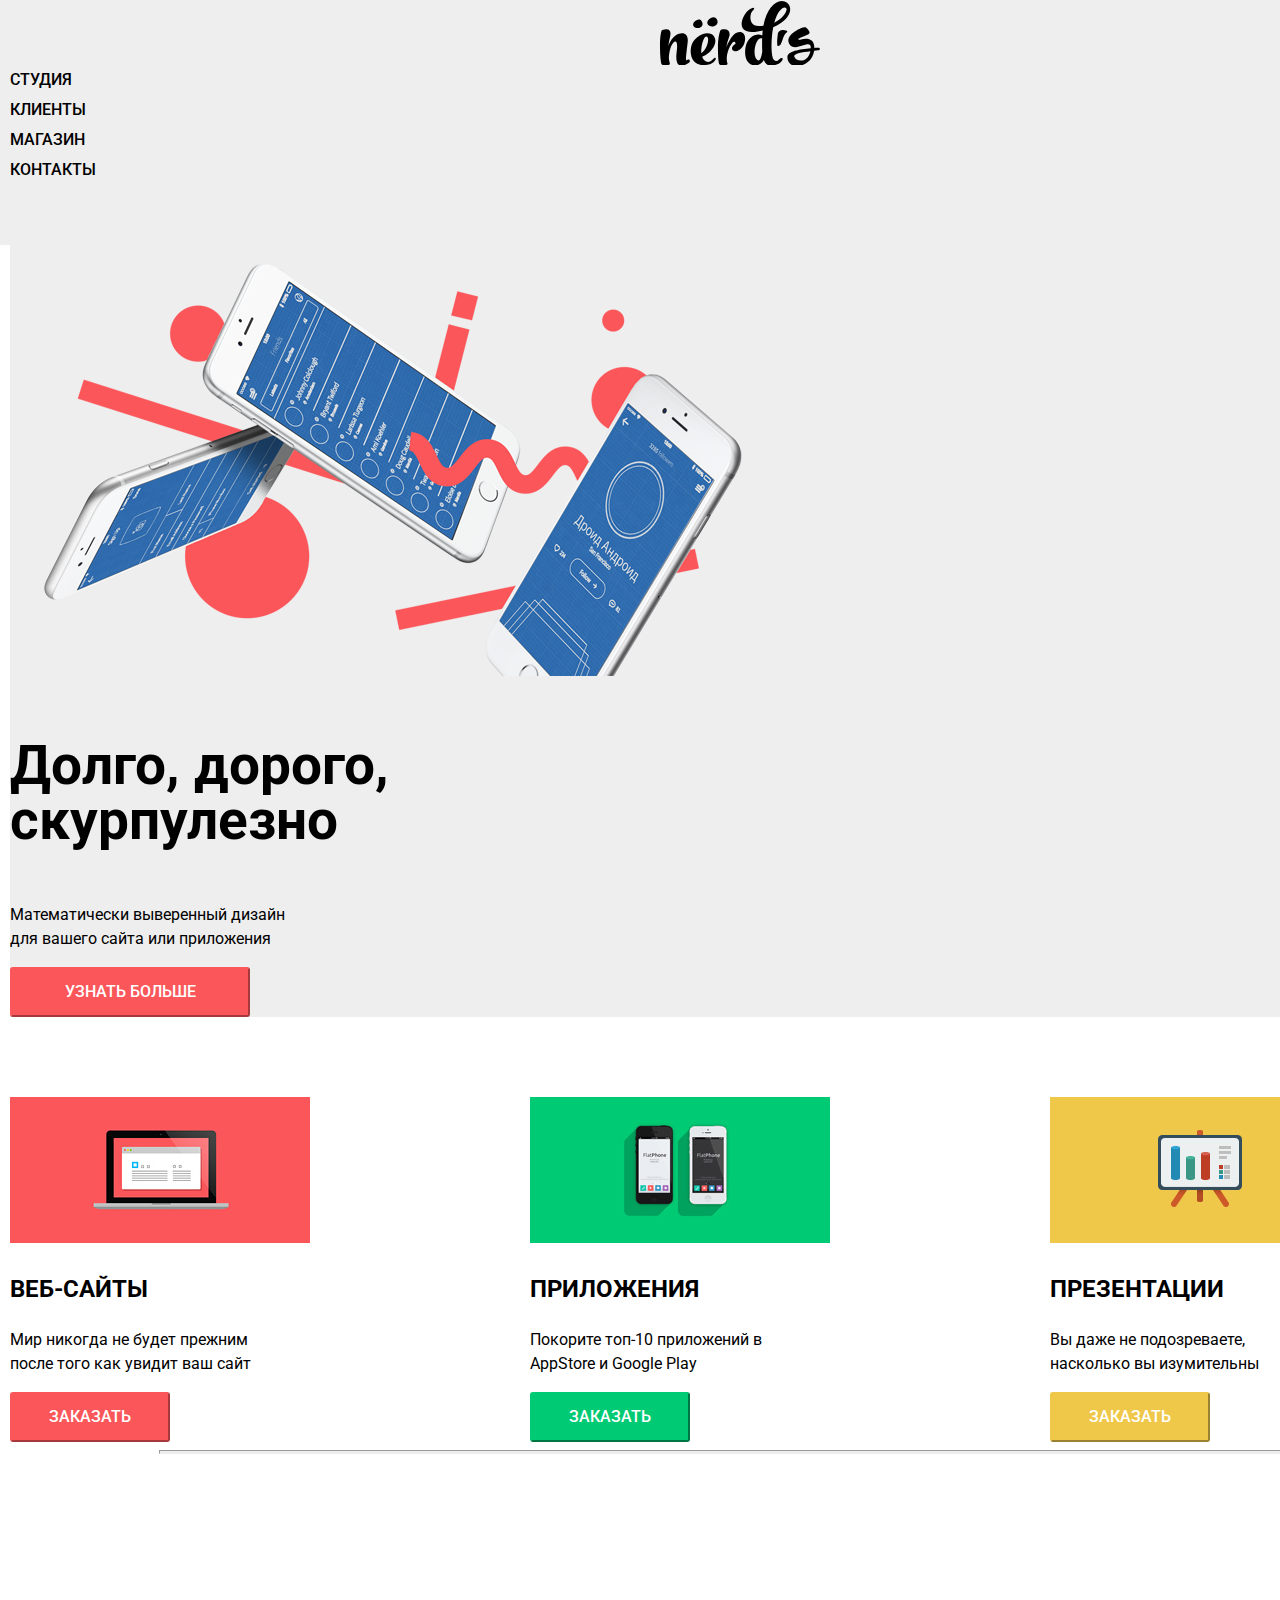
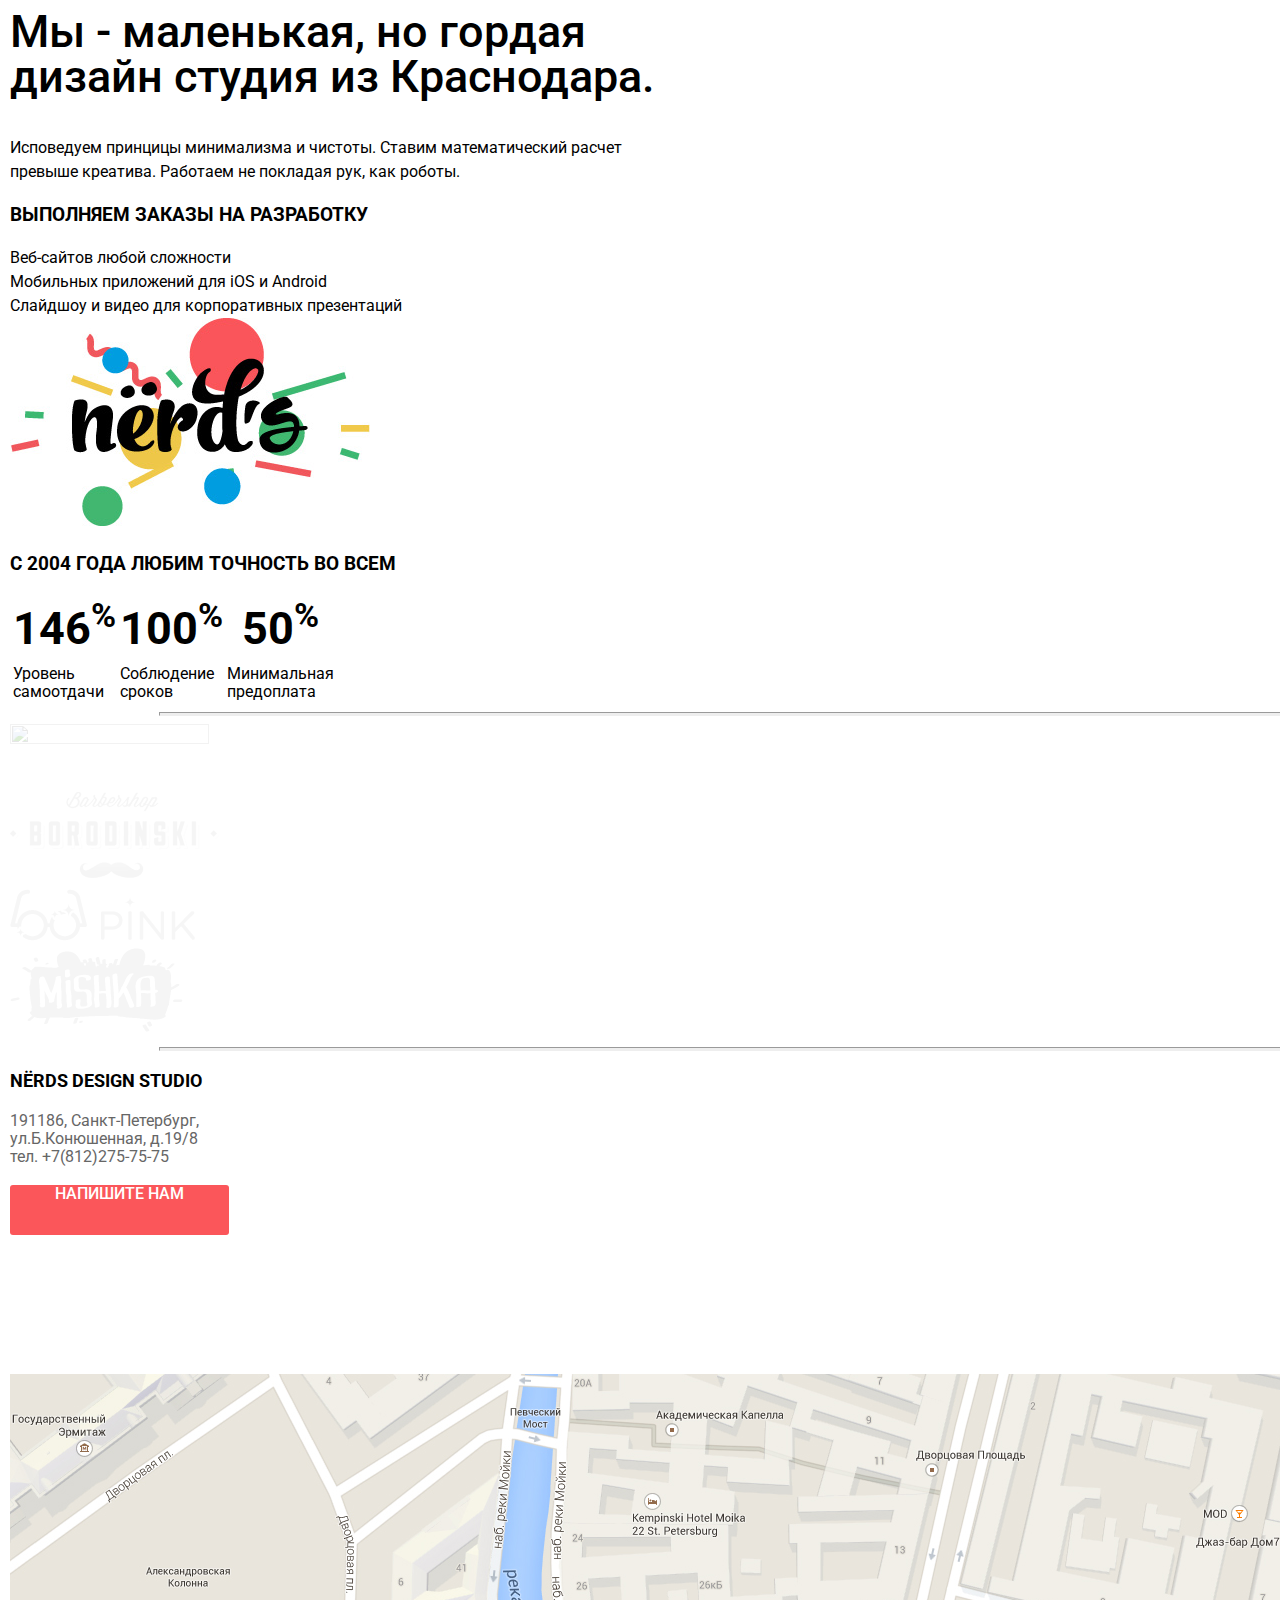
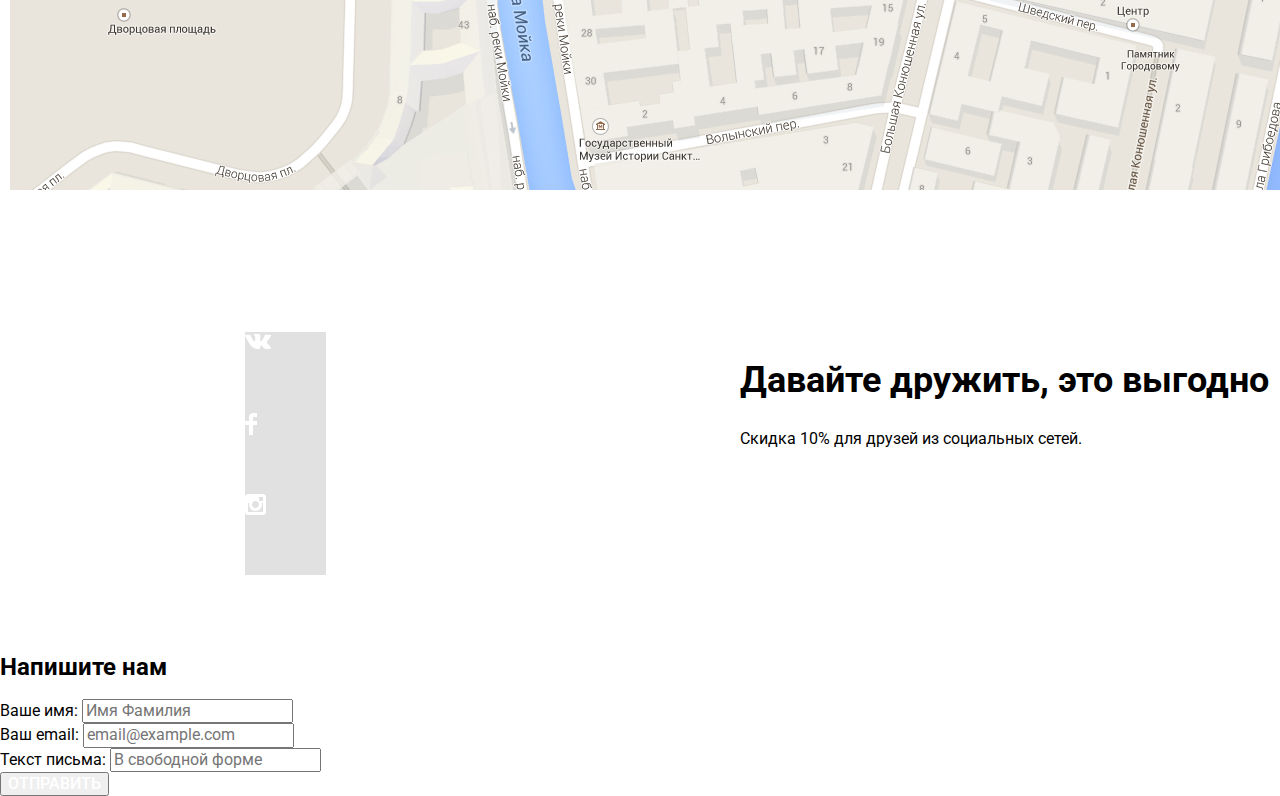
==== commit 376b1357: "Построение сетки часть 1" ====
--- a/index.html
+++ b/index.html
@@ -1,5 +1,5 @@
 <!DOCTYPE html>
-<html lang="ru">
+<html class="page" lang="ru">
 <head>
   <meta charset="utf-8">
   <title>HTML Academy: Нёрдс</title>
@@ -165,9 +165,7 @@
 
 <footer class="page-footer main-footer">
   <div class="container">
-    <section class="footer-social">
-      <h2>Давайте дружить, это выгодно</h2>
-      <p>Скидка 10% для друзей из социальных сетей.</p>
+      <section class="social-list">
       <ul>
         <li class="social-item">
           <a class="social-button" href="#">
@@ -182,6 +180,10 @@
           <img src="img/insta-icon.svg" alt="Инстаграм" aria-label="Инстаграм"></a>
         </li>
       </ul>
+    </section>
+    <section class="footer-social">
+      <h2>Давайте дружить, это выгодно</h2>
+      <p>Скидка 10% для друзей из социальных сетей.</p>
     </section>
   </div>
 </footer>
--- a/css/style.css
+++ b/css/style.css
@@ -49,6 +49,19 @@
   height: auto;
 }
 
+/*Grid*/
+
+.page {
+  height: 100%;
+}
+
+.page-body {
+  min-height: 100%;
+  display: grid;
+  grid-template-rows: min-content 1fr min-content;
+  align-content: start;
+}
+
 /*list-style*/
 .catalog-list,
 .pagination-list,
@@ -58,7 +71,7 @@
 .skills-list,
 .about-company-list,
 .development,
-.footer-social ul,
+.social-list ul,
 .contacts ul,
 .sponsors-list {
   list-style: none;
@@ -67,6 +80,38 @@
 }
 
 /*Main header*/
+.main-header {
+  margin-bottom: 0px;
+}
+
+
+/*logo*/
+/*ЛОГО рамка ВРЕМЕННО*/
+.main-header-logo {
+  width: 160px;
+  height: 65px;
+  order: -1;
+}
+
+/*container*/
+.container {
+  width: 1460px;
+  margin: 0 auto;
+  padding: 0 10px;
+}
+
+.main-navigation-wrapper .container {
+  display: flex;
+  justify-content: space-between;
+}
+
+/*site-navigation ВРЕМЕННО*/
+.site-navigation {
+  width: 620px; /*Не знаю где посмотреть ширину контейнер*/
+  margin: 0;
+  padding: 0;
+}
+
 .inner-page .main-header {
   background-color: var(--basic-grey);
 }
@@ -156,7 +201,6 @@
   opacity: 0.3;
 }
 
-}
 .filter-price-type-name,
 .filter-price-type-name a {
   font-size: 14px;
@@ -221,7 +265,7 @@
 .price-sedona .button-price-sedona:active {
   background-color: var(--basic-extra-red);
   border-radius: 3px;
-  border-color: var(--basic--extra-red);
+  border-color: var(--basic-extra-red);
   box-shadow: inset 0px 3px 0px rgba(0, 1, 1, 0.1);
   outline: var(--basic-extra-red);
 }
@@ -285,6 +329,9 @@
 
 /*Main navigation*/
 .main-navigation {
+  display: flex;
+  flex-direction: column;
+  align-items: center;
   font-size: 16px;
   line-height: 30px;
   font-weight: 500;
@@ -294,6 +341,12 @@
   text-transform: uppercase;
 }
 
+.main-navigation-wrapper {
+  width: 100%;
+  margin-bottom: 60px;
+  background-color: var(--basic-grey);
+}
+
 /*Site navigation*/
 
 .site-navigation-current a:not([href]) {
@@ -301,11 +354,18 @@
 }
 
 /* User navigation */
+.user-navigation {
+  max-width: 140px; /*Не понимаю где взять размер.*/
+}
+
+.user-navigation .basket {
+  padding-left: 50px;
+}
+
 .site-navigation a,
 .user-navigation a {
   color: var(--basic-black);
 }
-
 
 .site-navigation a:hover,
 .user-navigation a:hover {
@@ -327,6 +387,19 @@
 
 /*services*/
 
+.services {
+  margin-top: 80px;
+  margin-bottom: 155px; /*Возможно 155?*/
+}
+
+.services-list {
+  display: grid;
+  grid-template-columns: 1fr 1fr 1fr;
+  column-gap: 100px;
+  margin: 0;
+  padding: 0;
+}
+
 .services-item h3 {
   font-size: 24px;
   line-height: 30px;
@@ -546,6 +619,10 @@
 }
 
 /*Footer*/
+.main-footer {
+  padding: 60px 0;
+  margin-top: 75px;
+}
 
 .footer-social h2 {
   font-weight: bold;
@@ -558,11 +635,74 @@
   line-height: 22px;
   align-items: center;
 }
-
+.social-list {
+  width: 260px;
+  justify-self: center;
+}
 .social-item {
   width: 81px;
   height: 81px;
   background: linear-gradient(0deg, #E1E1E1, #E1E1E1), #FFFFFF;
 }
 
+.main-footer .container {
+  display: grid;
+  grid-template-columns: 1fr 1fr;
+}
+
+
 /*catalog*/
+
+.container-2 {
+  display: grid;
+grid-template-columns: 180px 1fr;
+align-content: start;
+}
+
+.container-2 .filter-price-type-name {
+  grid-column: 1 / -1;
+  margin-bottom: 40px;
+}
+
+.catalog {
+    margin-left: 263px;
+}
+
+.catalog-list {
+  display: flex;
+flex-wrap: wrap;
+padding: 0;
+margin: 0;
+margin-bottom: 25px;
+}
+
+.catalog-item {
+  width: 358px;
+  min-height: 578px;
+  margin-right: 41px;
+  margin-bottom: 31px;
+}
+
+.filter fieldset {
+  padding: 0;
+  margin: 0;
+  margin-bottom: 30px;
+  border: none;
+}
+
+.filter fieldset:first-child {
+  margin-bottom: 35px;
+}
+
+.filter legend {
+  margin-bottom: 26px;
+  font-size: 18px;
+  line-height: 30px;
+}
+
+.filter ul {
+  padding: 0;
+  margin: 0;
+  list-style: none;
+  line-height: 18px;
+}
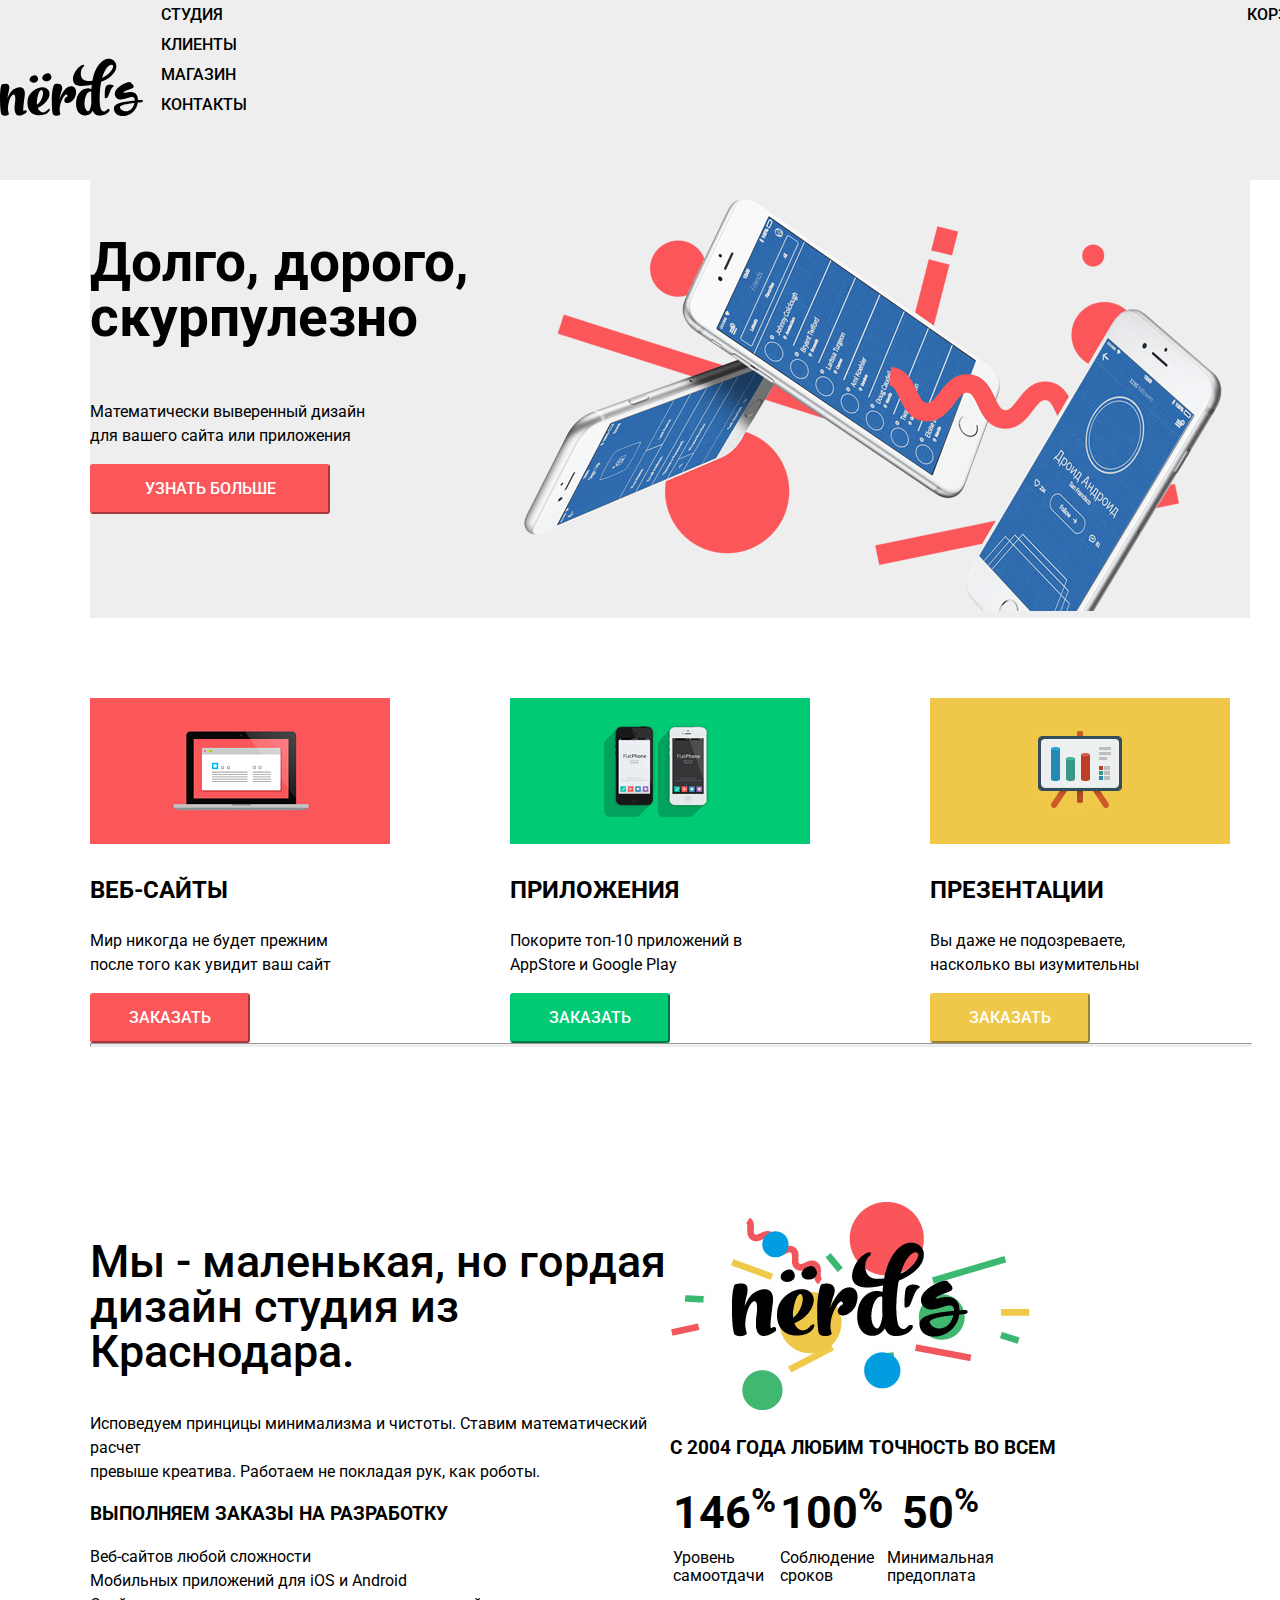
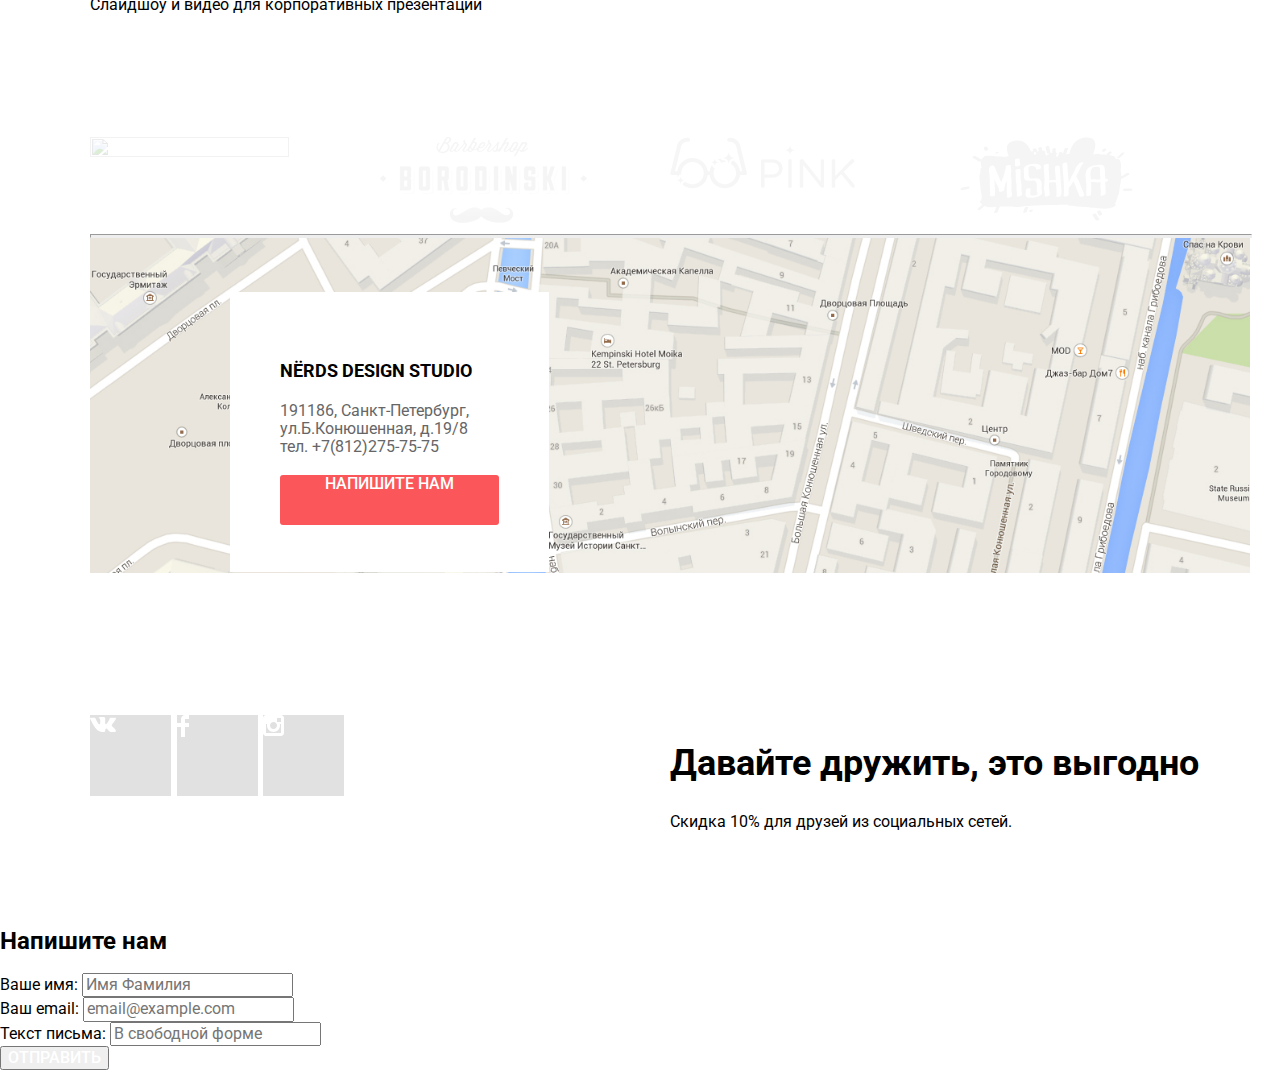
==== commit 825b55bb: "исправил ошибки с 1-й части. Сверстал доп задание, но есть несколько вещей, которы не пойму как испр" ====
--- a/index.html
+++ b/index.html
@@ -37,11 +37,11 @@
 
   <section class="skills">
     <h2 class="visually-hidden">Преимущества</h2>
+    <a class="skills-logo" href="#">
+      <img src="img/nerds-index-slide1.png" width="760" height="431" alt="">
+    </a>
     <ul class="skills-list">
       <li class="skills-item">
-        <a href="#">
-          <img src="img/nerds-index-slide1.png" width="760" height="431" alt="">
-        </a>
         <h3>Долго, дорого,<br> скурпулезно</h3>
         <p>Математически выверенный дизайн<br>для вашего сайта или приложения</p>
         <button class="button button-learn-more" type="button">Узнать больше</button>
@@ -80,6 +80,7 @@
     <hr class="horizontal-line"/>
   </section>
 
+  <section class="about-company-all">
   <section class="about-company">
     <h2>Мы - маленькая, но гордая <br>дизайн студия из Краснодара.</h2>
     <ul class="about-company-list">
@@ -113,8 +114,8 @@
           <td>Минимальная<br>предоплата</td>
         </tr>
       </table>
-      <hr class="horizontal-line"/>
-  </section>
+  </section>
+</section>
 
   <section class="sponsors">
     <h3 class="visually-hidden">Спонсоры:</h3>
@@ -166,7 +167,7 @@
 <footer class="page-footer main-footer">
   <div class="container">
       <section class="social-list">
-      <ul>
+      <ul class="social-list-2">
         <li class="social-item">
           <a class="social-button" href="#">
           <img src="img/vk-icon.svg" alt="Вконтакте" aria-label="Вконтакте"></a>
--- a/css/style.css
+++ b/css/style.css
@@ -20,8 +20,8 @@
 }
 
 body {
-  min-width: 1460px;
-  margin: 0;
+  min-width: 1180px;
+  margin: 0 auto;
   padding: 0;
   font-family: "Roboto", Arial, sans-serif;
   font-style: normal;
@@ -36,6 +36,7 @@
 
 .horizontal-line {
   width: 1160px;
+  margin: 0 auto;
   height: 2px;
   background: var(--basic-grey);
 }
@@ -60,6 +61,10 @@
   display: grid;
   grid-template-rows: min-content 1fr min-content;
   align-content: start;
+}
+
+.skills-logo {
+  order: 1;
 }
 
 /*list-style*/
@@ -90,12 +95,11 @@
 .main-header-logo {
   width: 160px;
   height: 65px;
-  order: -1;
 }
 
 /*container*/
 .container {
-  width: 1460px;
+  width: 1160px;
   margin: 0 auto;
   padding: 0 10px;
 }
@@ -104,6 +108,7 @@
   display: flex;
   justify-content: space-between;
 }
+
 
 /*site-navigation ВРЕМЕННО*/
 .site-navigation {
@@ -127,6 +132,9 @@
 }
 
 .skills {
+  display: grid;
+  grid-template-columns: 1fr auto;
+  width: 100%;
   background-color: var(--basic-grey);
 }
 .visually-hidden {
@@ -330,14 +338,13 @@
 /*Main navigation*/
 .main-navigation {
   display: flex;
-  flex-direction: column;
   align-items: center;
+  justify-content: space-between;
   font-size: 16px;
   line-height: 30px;
   font-weight: 500;
   color: var(--basic-black);
   background-color: var(--basic-grey);
-  align-items: center;
   text-transform: uppercase;
 }
 
@@ -538,6 +545,13 @@
 
 /*About company*/
 
+.about-company-all {
+  display: grid;
+  grid-template-columns: 1fr 1fr;
+  width: 100%;
+  margin-bottom: 120px;
+}
+
 .about-company h2 {
   font-weight: 500;
   font-size: 45px;
@@ -571,6 +585,12 @@
 
 /*Sponsors*/
 
+.sponsors-list {
+  display: grid;
+  grid-template-columns: 1fr 1fr 1fr 1fr;
+  width: 100%;
+}
+
 
 .sponsors-list a:link {
   opacity: 0.2;
@@ -585,6 +605,13 @@
 }
 
 /*contacts*/
+.contacts {
+  position: relative;
+}
+
+.contacts-item {
+  position: absolute;
+}
 
 
 .contacts h2 {
@@ -613,8 +640,13 @@
 }
 
 .contacts-item {
-  border-width: 319px;
-  height: 308px;
+  margin-left: 140px;
+  margin-top: 54px;
+  margin-bottom: 54px;
+  padding-top: 49px;
+  padding-bottom: 47px;
+  padding-left: 50px;
+  padding-right: 50px;
   background-color: var(--basic-white);
 }
 
@@ -635,9 +667,10 @@
   line-height: 22px;
   align-items: center;
 }
-.social-list {
+.social-list-2 {
+  display: grid;
+  grid-template-columns: 1fr 1fr 1fr;
   width: 260px;
-  justify-self: center;
 }
 .social-item {
   width: 81px;
@@ -665,15 +698,15 @@
 }
 
 .catalog {
-    margin-left: 263px;
+    margin-left: 140px;
 }
 
 .catalog-list {
   display: flex;
-flex-wrap: wrap;
-padding: 0;
-margin: 0;
-margin-bottom: 25px;
+  flex-wrap: wrap;
+  padding: 0;
+  margin: 0;
+  margin-bottom: 25px;
 }
 
 .catalog-item {
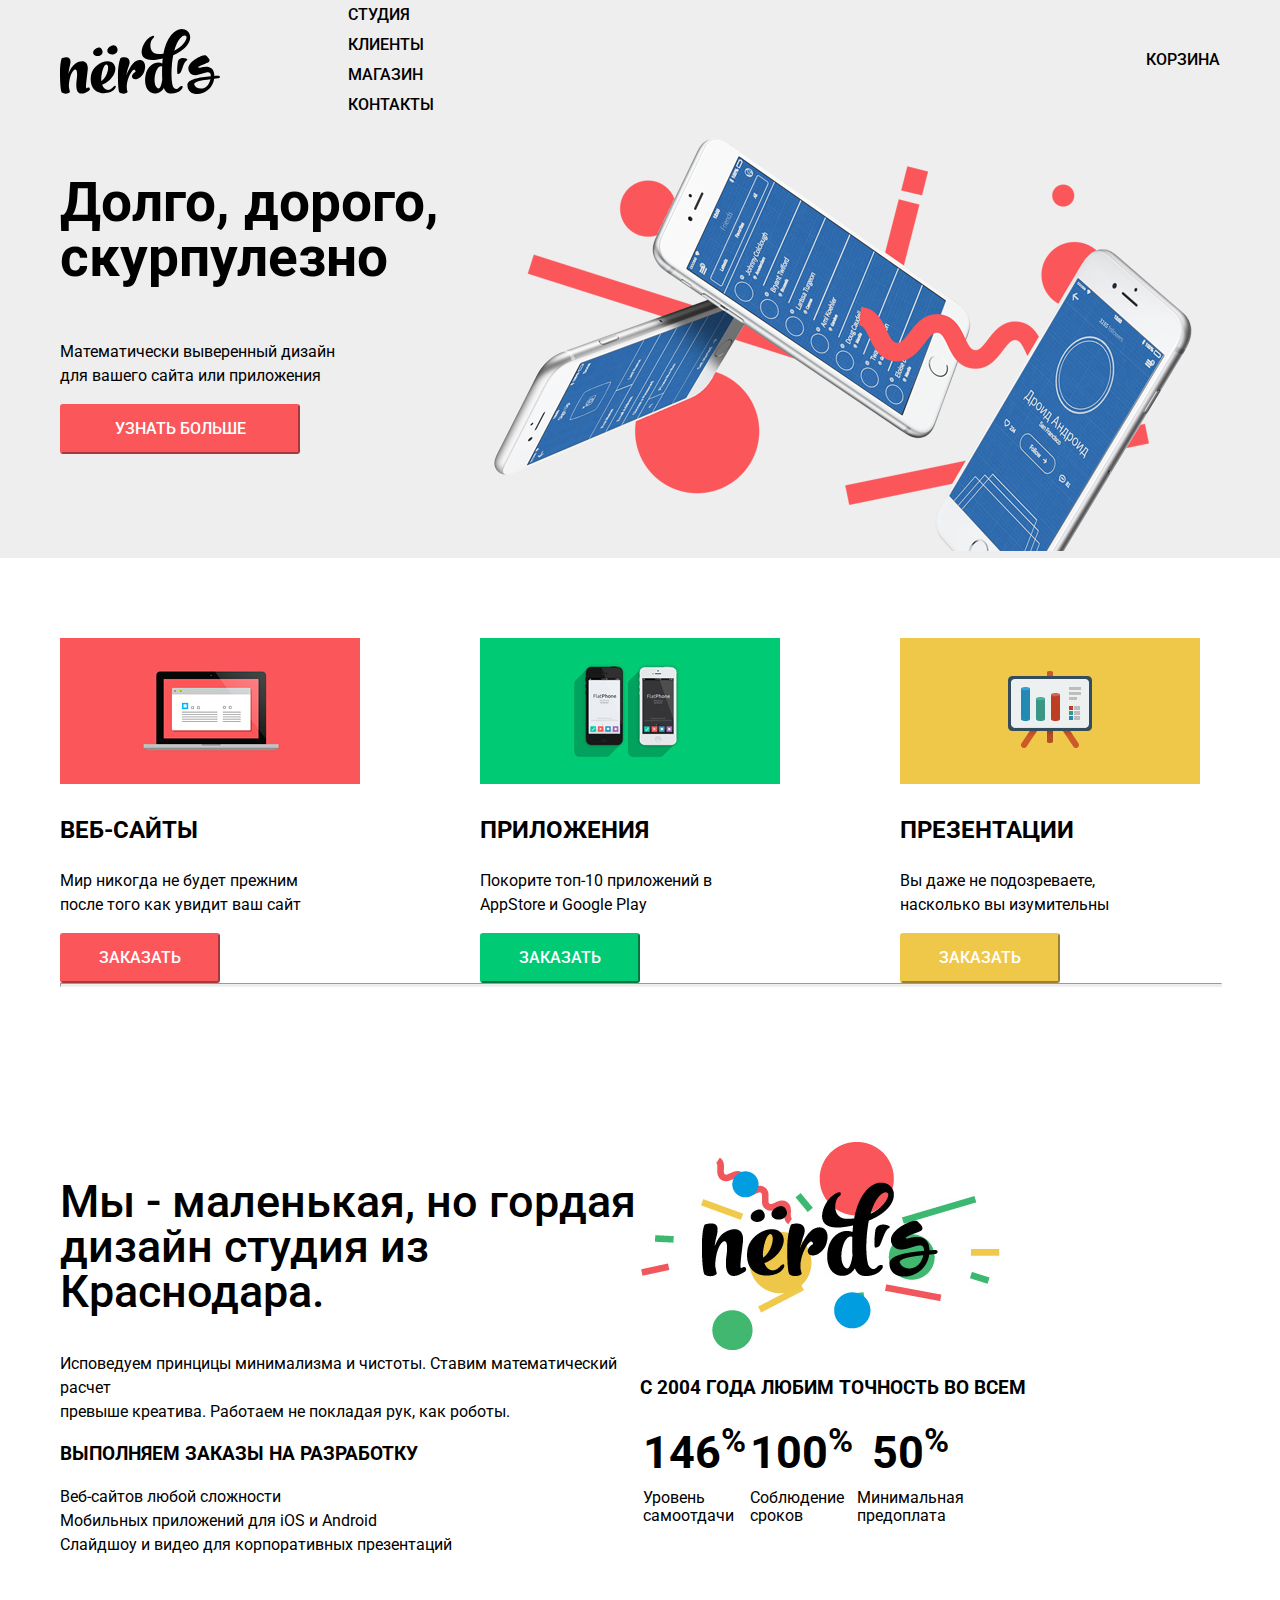
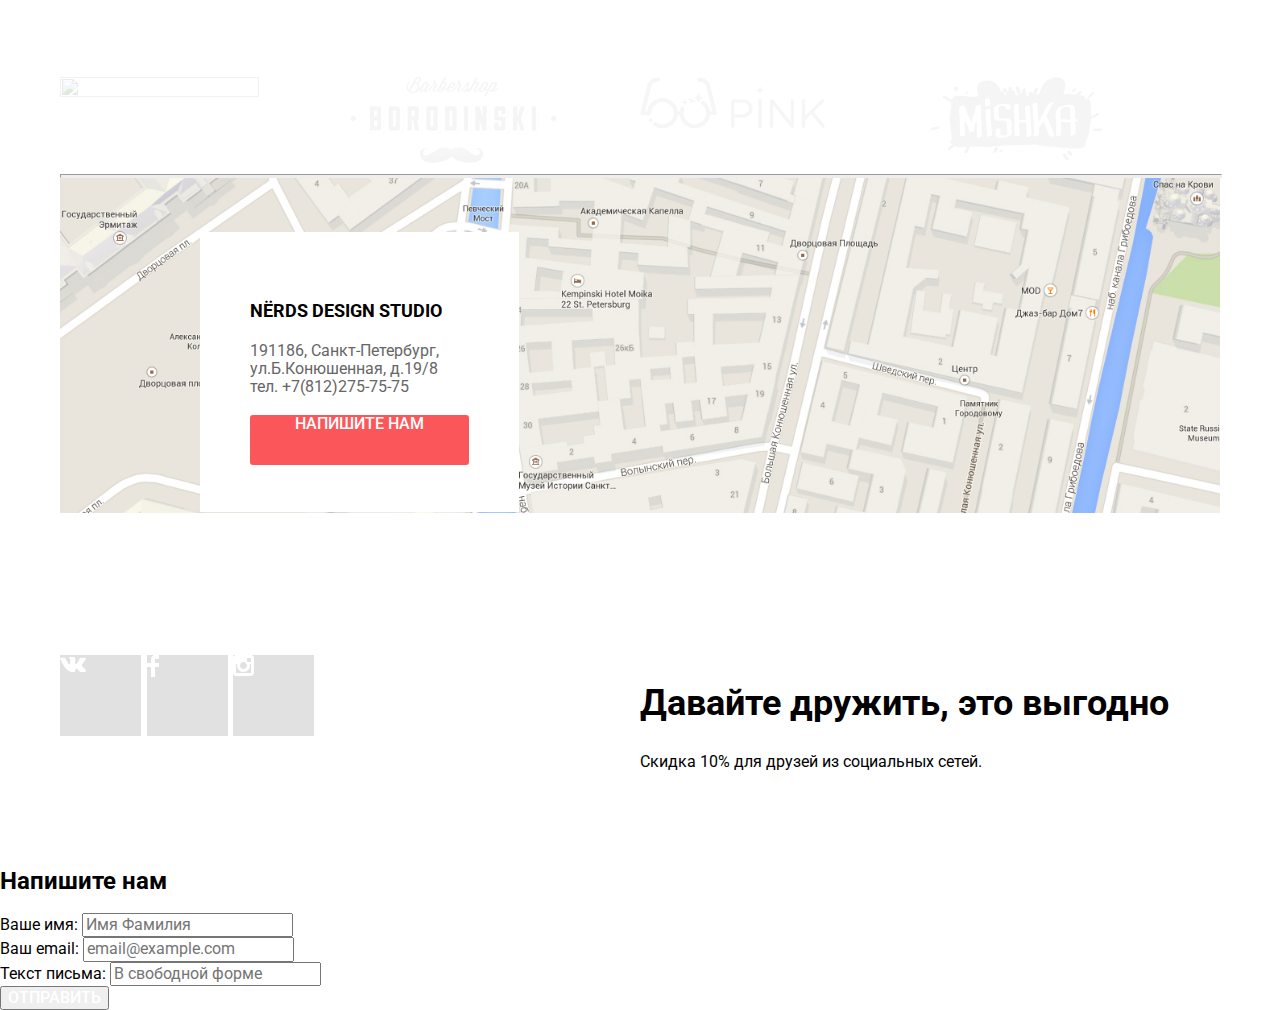
==== commit 101d46f3: "отправляю правки" ====
--- a/index.html
+++ b/index.html
@@ -11,44 +11,40 @@
 <body class="page-body">
 
   <header class="main-header">
+    <div class="container">
     <nav class="main-navigation">
       <a class="main-header-logo"><img src="img/nerds-logo.svg" width="160" height="65"
         alt="Логотип магазина 'Нёрдс'">
       </a>
-      <div class="main-navigation-wrapper">
-        <div class="container">
           <ul class="site-navigation">
             <li><a href="#" aria-label="Студия">Студия</a></li>
             <li><a href="#" aria-label="Клиенты">Клиенты</a></li>
-            <li><a href="#" aria-label="Магазин">Магазин</a></li>
+            <li><a href="catalog.html" aria-label="Магазин">Магазин</a></li>
             <li><a href="#" aria-label="Контакты">Контакты</a></li>
           </ul>
           <div class="user-navigation">
             <a class="basket" href="#" aria-label="Корзина">Корзина</a>
-          </div>
         </div>
+        </nav>
+        <h1 class="visually-hidden">Магазин готовых шаблонов</h1>
+
+        <section class="skills">
+          <h2 class="visually-hidden">Преимущества</h2>
+          <a class="skills-logo" href="#">
+            <img src="img/nerds-index-slide1.png" width="760" height="431" alt="">
+          </a>
+          <ul class="skills-list">
+            <li class="skills-item">
+              <h3>Долго, дорого,<br> скурпулезно</h3>
+              <p>Математически выверенный дизайн<br>для вашего сайта или приложения</p>
+              <button class="button button-learn-more" type="button">Узнать больше</button>
+            </li>
+          </ul>
+        </section>
       </div>
-    </nav>
   </header>
 
 <main class="container">
-
-  <h1 class="visually-hidden">Магазин готовых шаблонов</h1>
-
-  <section class="skills">
-    <h2 class="visually-hidden">Преимущества</h2>
-    <a class="skills-logo" href="#">
-      <img src="img/nerds-index-slide1.png" width="760" height="431" alt="">
-    </a>
-    <ul class="skills-list">
-      <li class="skills-item">
-        <h3>Долго, дорого,<br> скурпулезно</h3>
-        <p>Математически выверенный дизайн<br>для вашего сайта или приложения</p>
-        <button class="button button-learn-more" type="button">Узнать больше</button>
-      </li>
-    </ul>
-  </section>
-
   <section class="services">
     <h2 class="visually-hidden">Услуги</h2>
     <ul class="services-list">
--- a/css/style.css
+++ b/css/style.css
@@ -87,6 +87,7 @@
 /*Main header*/
 .main-header {
   margin-bottom: 0px;
+  background-color: var(--basic-grey);
 }
 
 
@@ -102,11 +103,6 @@
   width: 1160px;
   margin: 0 auto;
   padding: 0 10px;
-}
-
-.main-navigation-wrapper .container {
-  display: flex;
-  justify-content: space-between;
 }
 
 
@@ -239,7 +235,7 @@
   background-color: var(--basic-grey);
 }
 
-.price-sedona h3 {
+.price-sedona .sedona {
   font-size: 18px;
   line-height: 30px;
   font-weight: bold;
@@ -279,6 +275,11 @@
 }
 
 /*Pagination*/
+
+.pagination-list {
+  display: flex;
+  margin-bottom: 60px;
+}
 
 .pagination-item {
   text-align: center;
@@ -348,9 +349,8 @@
   text-transform: uppercase;
 }
 
-.main-navigation-wrapper {
-  width: 100%;
-  margin-bottom: 60px;
+h1 {
+  text-align: center;
   background-color: var(--basic-grey);
 }
 
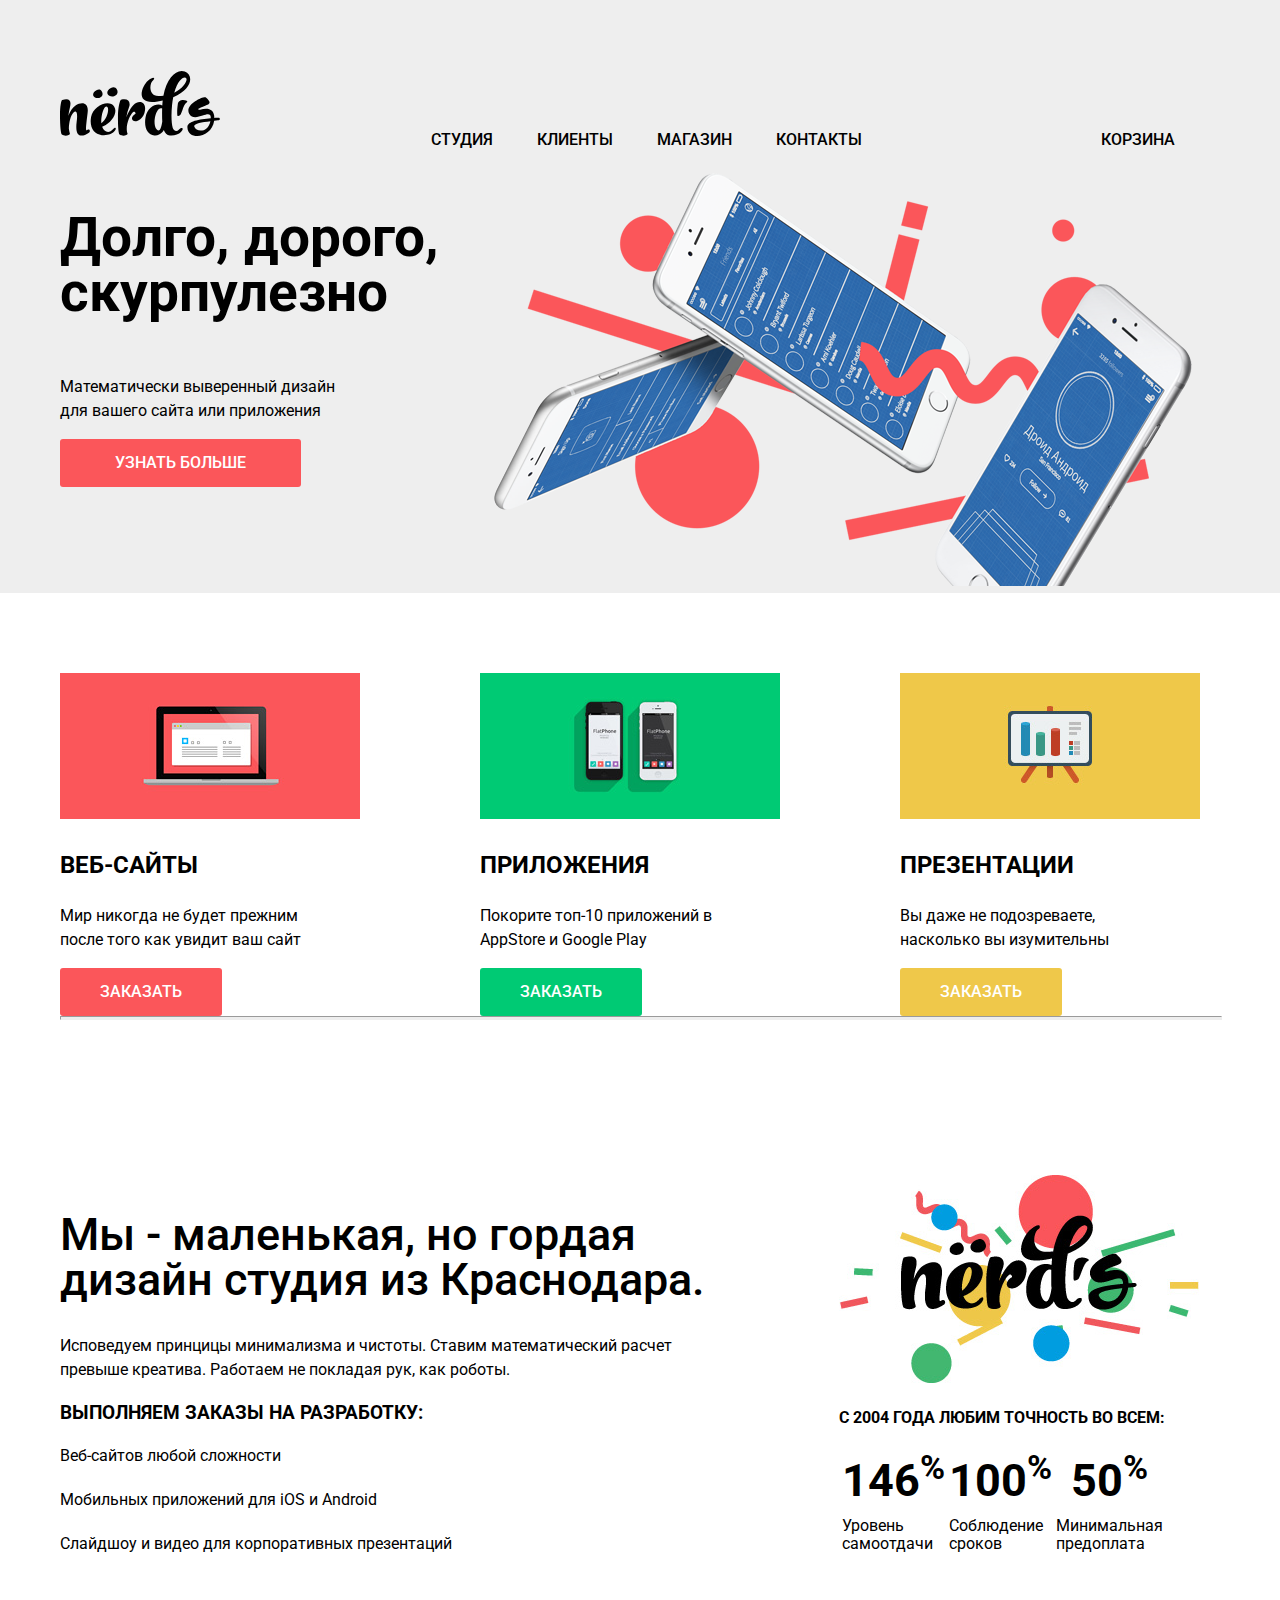
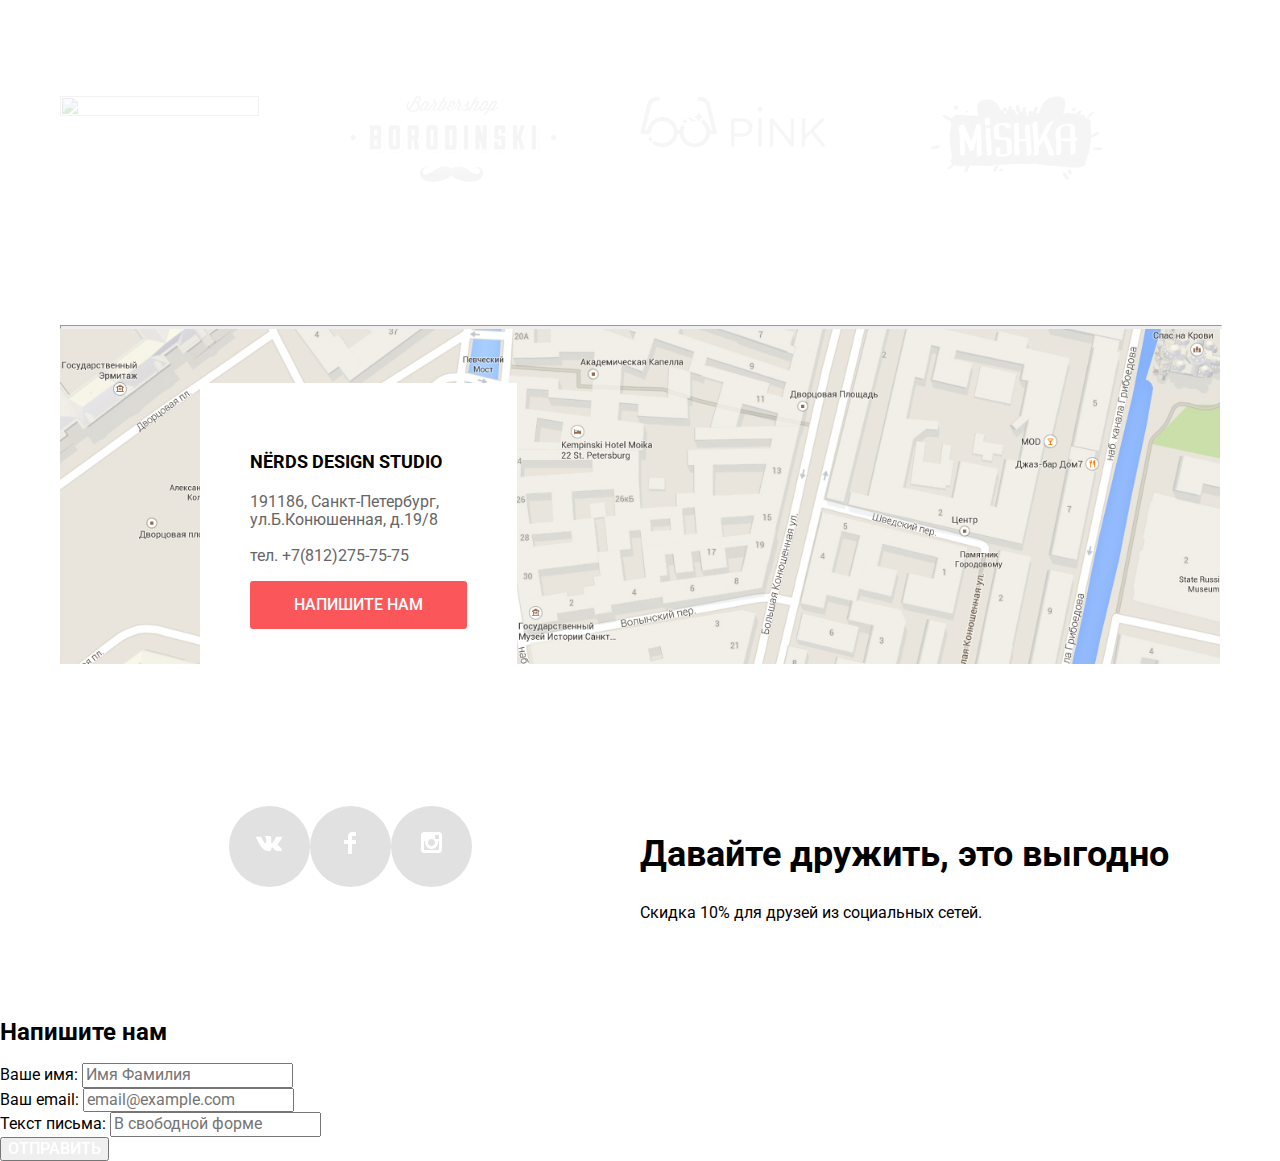
==== commit 50191f47: "Пока запускаю то, что сделал. Но осталось куча куча вопросов)" ====
--- a/index.html
+++ b/index.html
@@ -37,7 +37,7 @@
             <li class="skills-item">
               <h3>Долго, дорого,<br> скурпулезно</h3>
               <p>Математически выверенный дизайн<br>для вашего сайта или приложения</p>
-              <button class="button button-learn-more" type="button">Узнать больше</button>
+              <a class="button button-learn-more" type="button">Узнать больше</a>
             </li>
           </ul>
         </section>
@@ -54,7 +54,7 @@
         </a>
         <h3>Веб-сайты</h3>
         <p>Мир никогда не будет прежним<br>после того как увидит ваш сайт</p>
-        <button class="button button-red" type="button">Заказать</button>
+        <a class="button button-red" type="button">Заказать</a>
       </li>
       <li class="services-item">
         <a href="#">
@@ -62,7 +62,7 @@
         </a>
         <h3>ПРИЛОЖЕНИЯ</h3>
         <p>Покорите топ-10 приложений в<br>AppStore и Google Play</p>
-        <button class="button button-green" type="button">Заказать</button>
+        <a class="button button-green" type="button">Заказать</a>
       </li>
       <li class="services-item">
         <a href="#">
@@ -70,7 +70,7 @@
         </a>
         <h3>ПРЕЗЕНТАЦИИ</h3>
         <p>Вы даже не подозреваете,<br> насколько вы изумительны</p>
-        <button class="button button-yellow" type="button">Заказать</button>
+        <a class="button button-yellow" type="button">Заказать</a>
       </li>
     </ul>
     <hr class="horizontal-line"/>
@@ -86,7 +86,7 @@
          Работаем не покладая рук, как роботы.</p>
       </li>
     </ul>
-      <h3>Выполняем заказы на разработку</h3>
+      <h3>Выполняем заказы на разработку:</h3>
         <ul class="development">
           <li class="development-item">Веб-сайтов любой сложности</li>
           <li class="development-item">Мобильных приложений для iOS и Android</li>
@@ -97,7 +97,7 @@
   <section class="features">
     <a href="#">
       <img src="img/nerds-illustration.png" width="360" height="208" alt=""></a>
-      <h3>С 2004 года любим точность во всем</h3>
+      <h3>С 2004 года любим точность во всем:</h3>
       <table class="features-table">
         <tr class="features-numbers">
           <th>146<sup>%</sup></th>
@@ -145,7 +145,7 @@
    <h2>NЁRDS DESIGN STUDIO</h2>
    <p>
      191186, Санкт-Петербург,<br>
-     ул.Б.Конюшенная, д.19/8<br>
+     ул.Б.Конюшенная, д.19/8<br><br>
      <a href="тел:+78122757575">тел. +7(812)275-75-75</a>
    </p>
    <a class="button" href="#">Напишите нам</a>
--- a/css/style.css
+++ b/css/style.css
@@ -6,6 +6,7 @@
   --basic-red: #FB565A;
   --basic-dark-red: #E74246;
   --basic-extra-red: #D7373B;
+  --basic-super-red: #FFFFFF;
   --basic-green: #00CA74;
   --basic-dark-green: #00BC6C;
   --basic-extra-green: #00AA62;
@@ -17,6 +18,9 @@
   --basic-dark-grey: #DFDFDF;
   --basic-extra-grey: #D5D5D5;
   --basic-neutral-grey: #666666;
+  --basic-grey-grey: #D7DCDF;
+  --basic-grey-bar: #ababab;
+  --basic-for-shadow: #cfcfcf;
 }
 
 body {
@@ -90,9 +94,7 @@
   background-color: var(--basic-grey);
 }
 
-
 /*logo*/
-/*ЛОГО рамка ВРЕМЕННО*/
 .main-header-logo {
   width: 160px;
   height: 65px;
@@ -104,7 +106,6 @@
   margin: 0 auto;
   padding: 0 10px;
 }
-
 
 /*site-navigation ВРЕМЕННО*/
 .site-navigation {
@@ -228,8 +229,9 @@
 
 /*Catalog*/
 
-
 .price-sedona {
+  position: absolute;
+  margin-top: -250px;
   width: 360px;
   height: 231px;
   background-color: var(--basic-grey);
@@ -249,7 +251,7 @@
   text-align: center;
 }
 
-.price-sedona .button-price-sedona {
+.catalog-item .button-price-sedona {
   width: 200px;
   height: 50px;
   color: var(--basic-white);
@@ -259,14 +261,14 @@
   outline: var(--basic-red);
 }
 
-.price-sedona .button-price-sedona:hover {
+.catalog-item .button-price-sedona:hover {
   background-color: var(--basic-dark-red);
   border-radius: 3px;
   border-color: var(--basic-dark-red);
   outline: var(--basic-dark-red);
 }
 
-.price-sedona .button-price-sedona:active {
+.catalog-item .button-price-sedona:active {
   background-color: var(--basic-extra-red);
   border-radius: 3px;
   border-color: var(--basic-extra-red);
@@ -278,27 +280,31 @@
 
 .pagination-list {
   display: flex;
+  flex-wrap: wrap;
   margin-bottom: 60px;
 }
 
 .pagination-item {
-  text-align: center;
-  width: 50px;
-  height: 50px;
-  background-color: var(--basic-grey);
-  border-radius: 3px;
+  background-color: var(--basic-grey);
+  border-radius: 3px;
+  margin-right: 11px;
+}
+.pagination-item a {
+  display: block;
+  padding-left: 20px;
+  padding-right: 20px;
+  padding-top: 15px;
+  padding-bottom: 17px;
+  background-color: var(--basic-grey);
+  color: var(--basic-black);
+
 }
 
 .next-page {
-  width: 260px;
-  height: 50px;
-  background-color: var(--basic-grey);
-  border-radius: 3px;
-}
-
-.pagination-item a {
-  background-color: var(--basic-grey);
-  color: var(--basic-black);
+  padding-left: 77px;
+  padding-right: 77px;
+  background-color: var(--basic-grey);
+  border-radius: 3px;
 }
 
 .pagination-item a:hover {
@@ -310,9 +316,17 @@
   box-shadow: inset 0px 3px 0px rgba(0, 1, 1, 0.1);
 }
 
+.pagination-item a:focus {
+  background: rgba(0, 0, 0, 0.0001);
+  border: 3px solid #DBDBDB;
+  box-sizing: border-box;
+  border-radius: 3px;
+}
+.pagination-item:last-child {
+  margin-right: 0;
+}
+
 .next-page a {
-  width: 260px;
-  height: 50px;
   background-color: var(--basic-grey);
   color: var(--basic-black);
   text-transform: uppercase;
@@ -328,25 +342,28 @@
 }
 
 .pagination-item-current {
-  text-align: center;
-  width: 50px;
-  height: 50px;
   background: var(--basic-white);
-  border: 3px solid var(--basic-grey);
   border-radius: 3px;
 }
 
 /*Main navigation*/
 .main-navigation {
-  display: flex;
+  display: grid;
   align-items: center;
-  justify-content: space-between;
+  grid-template-columns: 1fr auto 1fr;
+  margin-top: 50px;
   font-size: 16px;
   line-height: 30px;
   font-weight: 500;
   color: var(--basic-black);
   background-color: var(--basic-grey);
   text-transform: uppercase;
+}
+
+.site-navigation {
+  display: flex;
+  flex-wrap: wrap;
+  margin-left: 202px;
 }
 
 h1 {
@@ -367,11 +384,27 @@
 
 .user-navigation .basket {
   padding-left: 50px;
+  position: relative;
+}
+
+.basket::before {
+  content: "";
+  position: absolute;
+  top: 82px;
+  left: 25px;
+  width: 15px;
+  height: 11px;
+  background-image: url("..img/cart-icon2.svg");
+  background-repeat: no-repeat;
+  background-position: 0 0;
 }
 
 .site-navigation a,
 .user-navigation a {
   color: var(--basic-black);
+  display: block;
+  padding-top: 75px;
+  padding-right: 44px;
 }
 
 .site-navigation a:hover,
@@ -414,11 +447,12 @@
   text-transform: uppercase;
 }
 
-
-
 .services .button {
-  width: 160px;
-  height: 50px;
+  padding-top: 15px;
+  padding-bottom: 15px;
+  padding-left: 40px;
+  padding-right: 40px;
+
 }
 
 .button-red {
@@ -430,7 +464,6 @@
 .button-red:hover {
   background-color: var(--basic-dark-red);
   border-radius: 3px;
-  border-color: var(--basic-dark-red);
 }
 
 .button-red:active {
@@ -438,26 +471,21 @@
   background-color: var(--basic-extra-red);
   box-shadow: inset 0px 3px 0px rgba(0, 1, 1, 0.1);
   border-radius: 3px;
-  border-color: var(--basic-dark-red);
 }
 
 .button-red:focus {
   background-color: var(--basic-red);
   border-radius: 3px;
-  border-color: var(--basic-red);
-  outline-color: var(--basic-red);
 }
 
 .button-green {
   background-color: var(--basic-green);
   border-radius: 3px;
-  border-color: var(--basic-green);
 }
 
 .button-green:hover {
   background-color: var(--basic-dark-green);
   border-radius: 3px;
-  border-color: var(--basic-dark-green);
 }
 
 .button-green:active {
@@ -465,26 +493,21 @@
   background-color: var(--basic-extra-green);
   box-shadow: inset 0px 3px 0px rgba(0, 1, 1, 0.1);
   border-radius: 3px;
-  border-color: var(--basic-extra-green);
 }
 
 .button-green:focus {
   background-color: var(--basic-green);
   border-radius: 3px;
-  border-color: var(--basic-green);
-  outline-color: var(--basic-green);
 }
 
 .button-yellow {
   background-color: var(--basic-yellow);
   border-radius: 3px;
-  border-color: var(--basic-yellow);
 }
 
 .button-yellow:hover {
   background-color: var(--basic-dark-yellow);
   border-radius: 3px;
-  border-color: var(--basic-dark-yellow);
 }
 
 .button-yellow:active {
@@ -492,18 +515,14 @@
   background-color: var(--basic-extra-yellow);
   box-shadow: inset 0px 3px 0px rgba(0, 1, 1, 0.1);
   border-radius: 3px;
-  border-color: var(--basic-extra-yellow);
 }
 
 .button-yellow:focus {
   background-color: var(--basic-yellow);
   border-radius: 3px;
-  border-color: var(--basic-yellow);
-  outline-color: var(--basic-yellow);
 }
 
 /*Skills */
-
 
 .skills-item {
   text-align: left;
@@ -515,17 +534,18 @@
 }
 
 .button-learn-more {
-  width: 240px;
-  height: 50px;
+  padding-top: 15px;
+  padding-bottom: 15px;
+  padding-left: 55px;
+  padding-right: 55px;
   background-color: var(--basic-red);
   border-radius: 3px;
-  border-color: var(--basic-red);
+
 }
 
 .button-learn-more:hover {
   background-color: var(--basic-dark-red);
   border-radius: 3px;
-  border-color: var(--basic-dark-red);
 }
 
 .button-learn-more:active {
@@ -533,21 +553,18 @@
   background-color: var(--basic-extra-red);
   box-shadow: inset 0px 3px 0px rgba(0, 1, 1, 0.1);
   border-radius: 3px;
-  border-color: var(--basic-dark-red);
 }
 
 .button-learn-more:focus {
   background-color: var(--basic-red);
   border-radius: 3px;
-  border-color: var(--basic-red);
-  outline-color: var(--basic-red);
 }
 
 /*About company*/
 
 .about-company-all {
   display: grid;
-  grid-template-columns: 1fr 1fr;
+  grid-template-columns: auto 1fr;
   width: 100%;
   margin-bottom: 120px;
 }
@@ -556,7 +573,10 @@
   font-weight: 500;
   font-size: 45px;
   line-height: 45px;
-}
+  margin-bottom: 32px;
+}
+
+
 
 .about-company p {
   line-height: 24px;
@@ -567,9 +587,19 @@
   text-transform: uppercase;
 }
 
+.development-item {
+  margin-bottom: 20px;
+}
+
 /*features*/
 
+.features {
+  margin-left: 134px;
+}
+
 .features h3 {
+  font-size: 16px;
+  line-height: 24px;
   text-transform: uppercase;
 }
 
@@ -589,8 +619,8 @@
   display: grid;
   grid-template-columns: 1fr 1fr 1fr 1fr;
   width: 100%;
-}
-
+  margin-bottom: 132px;
+}
 
 .sponsors-list a:link {
   opacity: 0.2;
@@ -609,9 +639,7 @@
   position: relative;
 }
 
-.contacts-item {
-  position: absolute;
-}
+
 
 
 .contacts h2 {
@@ -629,10 +657,12 @@
 
 .contacts a.button {
   display: inline-block;
-  width: 219px;
-  height: 50px;
   font-weight: 500;
   line-height: 18px;
+  padding-top: 15px;
+  padding-bottom: 15px;
+  padding-left: 44px;
+  padding-right: 44px;
   text-transform: uppercase;
   color: var(--basic-white);
   background-color: var(--basic-red);
@@ -640,13 +670,14 @@
 }
 
 .contacts-item {
+  position: absolute;
   margin-left: 140px;
   margin-top: 54px;
   margin-bottom: 54px;
+  padding-left: 50px;
+  padding-right: 50px;
   padding-top: 49px;
   padding-bottom: 47px;
-  padding-left: 50px;
-  padding-right: 50px;
   background-color: var(--basic-white);
 }
 
@@ -668,38 +699,87 @@
   align-items: center;
 }
 .social-list-2 {
-  display: grid;
-  grid-template-columns: 1fr 1fr 1fr;
-  width: 260px;
+  display: flex;
+  align-items: center;
+  justify-content: center;
 }
 .social-item {
+  display: flex;
+  align-items: center;
+  justify-content: center;
   width: 81px;
   height: 81px;
+  border-radius: 50%;
   background: linear-gradient(0deg, #E1E1E1, #E1E1E1), #FFFFFF;
 }
+
+.social-item:hover {
+  background: linear-gradient(0deg, #E74246, #E74246), var(--basic-extra-red);
+}
+
+.social-item:active {
+  background: linear-gradient(0deg, #E74246, #E74246), var(--basic-extra-red);
+  box-shadow: inset 0px 3px 0px rgba(0, 1, 1, 0.1);
+}
+
+
 
 .main-footer .container {
   display: grid;
   grid-template-columns: 1fr 1fr;
 }
 
-
 /*catalog*/
 
 .container-2 {
   display: grid;
-grid-template-columns: 180px 1fr;
-align-content: start;
-}
-
-.container-2 .filter-price-type-name {
-  grid-column: 1 / -1;
-  margin-bottom: 40px;
-}
+  grid-template-columns: 180px 1fr;
+  margin-top: 55px;
+
+}
+
+.filter-price-type-name {
+  display: flex;
+  flex-wrap: wrap;
+  justify-content: flex-end;
+  align-items: center;
+  opacity: 0.3;
+  margin-right: 100px;
+  color: var(--basic-black);
+}
+
+.filter-price-type-name li {
+  position: relative;
+  margin-left: 25px;
+}
+
+.filter-price-type-name li::after {
+  content: "";
+  position: absolute;
+  width: 11px;
+  height: 10px;
+  background-image: url(".img/icon-down-dir.svg");
+  background-repeat: no-repeat;
+  background-position: 0 0;
+  background-color: #000000;
+}
+
+.filter-price-type-name:hover {
+  opacity: 0.6;
+}
+
+.filter-price-type-name:focus,
+.filter-price-type-name:active {
+  opacity: 1;
+}
+
+
 
 .catalog {
+    position: relative;
     margin-left: 140px;
 }
+
 
 .catalog-list {
   display: flex;
@@ -739,3 +819,195 @@
   list-style: none;
   line-height: 18px;
 }
+
+
+.price-pink-app {
+  display: none;
+  margin-top: -250px;
+  width: 360px;
+  height: 231px;
+  background-color: var(--basic-grey);
+}
+
+.catalog-item:hover .price-pink-app {
+  display: block;
+  position: absolute;
+}
+.price-pink-app .pink-app {
+  font-size: 18px;
+  line-height: 30px;
+  font-weight: bold;
+  text-align: center;
+  text-transform: uppercase;
+}
+
+.price-barb {
+  display: none;
+  margin-top: -250px;
+  width: 360px;
+  height: 231px;
+  background-color: var(--basic-grey);
+}
+
+.catalog-item:hover .price-barb {
+  display: block;
+  position: absolute;
+}
+
+.price-barb .barb {
+  font-size: 18px;
+  line-height: 30px;
+  font-weight: bold;
+  text-align: center;
+  text-transform: uppercase;
+}
+
+.price-mishka {
+  display: none;
+  margin-top: -250px;
+  width: 360px;
+  height: 231px;
+  background-color: var(--basic-grey);
+}
+
+.catalog-item:hover .price-mishka {
+  display: block;
+  position: absolute;
+}
+
+.price-mishka .mishka {
+  font-size: 18px;
+  line-height: 30px;
+  font-weight: bold;
+  text-align: center;
+  text-transform: uppercase;
+}
+
+.price-study {
+  display: none;
+  margin-top: -250px;
+  width: 360px;
+  height: 231px;
+  background-color: var(--basic-grey);
+}
+
+.catalog-item:hover .price-study {
+  display: block;
+  position: absolute;
+}
+
+.price-study .study {
+  font-size: 18px;
+  line-height: 30px;
+  font-weight: bold;
+  text-align: center;
+  text-transform: uppercase;
+}
+
+.price-kvast {
+  display: none;
+  margin-top: -250px;
+  width: 360px;
+  height: 231px;
+  background-color: var(--basic-grey);
+}
+
+.catalog-item:hover .price-kvast {
+  display: block;
+  position: absolute;
+}
+.price-kvast .kvast {
+  font-size: 18px;
+  line-height: 30px;
+  font-weight: bold;
+  text-align: center;
+  text-transform: uppercase;
+}
+
+/*Сложный фильтр*/
+
+.filter-item {
+  margin: 0;
+  padding: 0;
+  border: none;
+}
+
+.range-filter {
+  width: 260px;
+  margin-top: 49px;
+}
+
+.filter-item legend {
+  font-size: 18px;
+  line-height: 30px;
+  text-transform: uppercase;
+  font-weight: bold;
+}
+
+.range-controls {
+  position: relative;
+  height: 41px;
+  margin-bottom: 15px;
+  padding-top: 39px;
+  padding-right: 20px;
+  padding-left: 20px;
+  background-color: var(--basic-grey);
+  border-radius: 5px;
+}
+
+.range-controls .scale {
+  height: 2px;
+  background: var(--basic-grey-grey);
+}
+
+.range-controls .bar {
+  width: 70%;
+  height: 2px;
+  background: var(--basic-green);
+}
+
+.range-controls .toggle {
+  position: absolute;
+  top: 31px;
+  left: 0;
+  width: 4px;
+  height: 4px;
+  padding: 0;
+  border: 8px solid var(--basic-white);
+  background-color: var(--basic-grey-bar);
+  border-radius: 50%;
+  box-shadow: 0 2px 1px 0 var(--basic-for-shadow);
+  cursor: pointer;
+}
+
+.range-controls .toggle-min {
+  left: 18px;
+}
+
+.range-controls .toggle-max {
+  left: 160px;
+}
+
+.price-controls label {
+  text-transform: uppercase;
+  font-family: "Roboto", "Arial", sans-serif;
+  font-size: 16px;
+}
+
+.price-controls input {
+  width: 60px;
+  padding: 10px;
+  margin-left: 10px;
+  text-align: center;
+  color: var(--basic-neutral-black);
+  border: none;
+  border-radius: 3px;
+  background: var(--basic-grey);
+  font-family: inherit;
+  font-size: inherit;
+}
+
+.price-controls {
+  display: flex;
+  justify-content: space-between;
+}
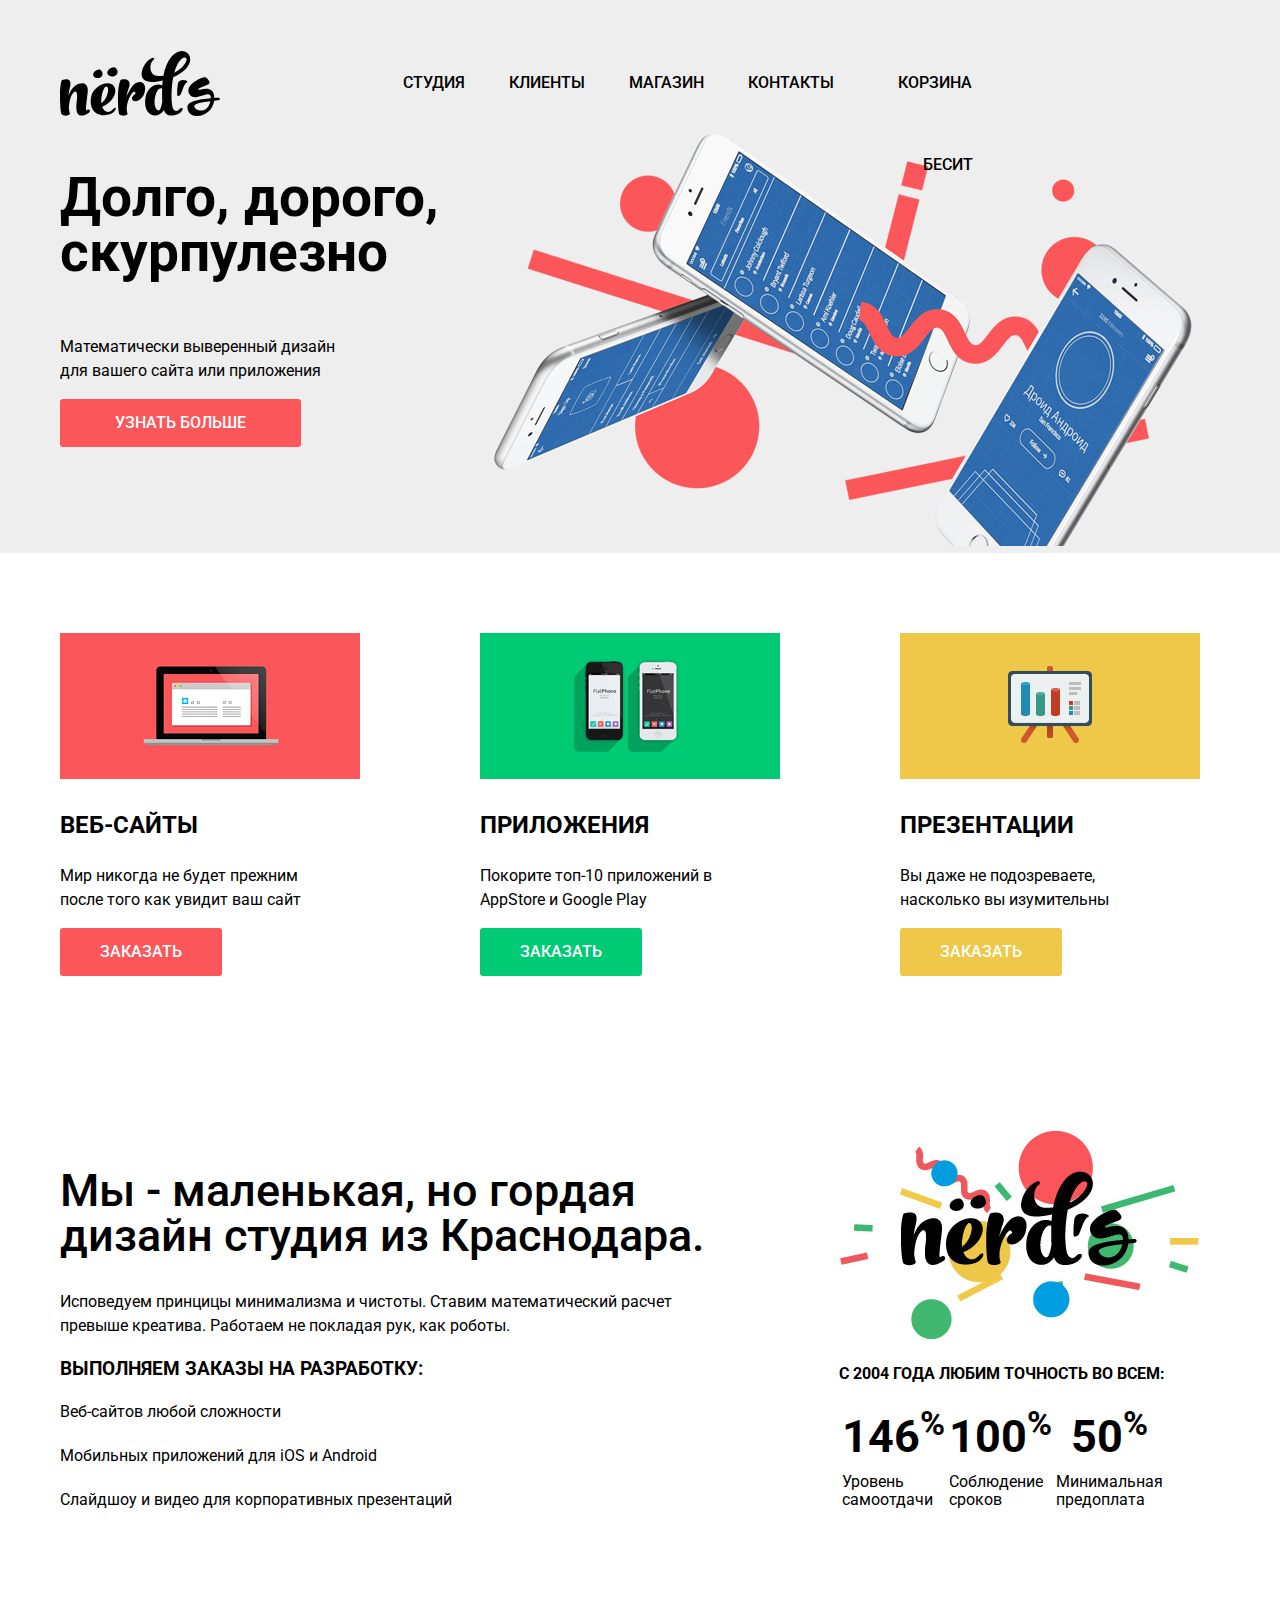
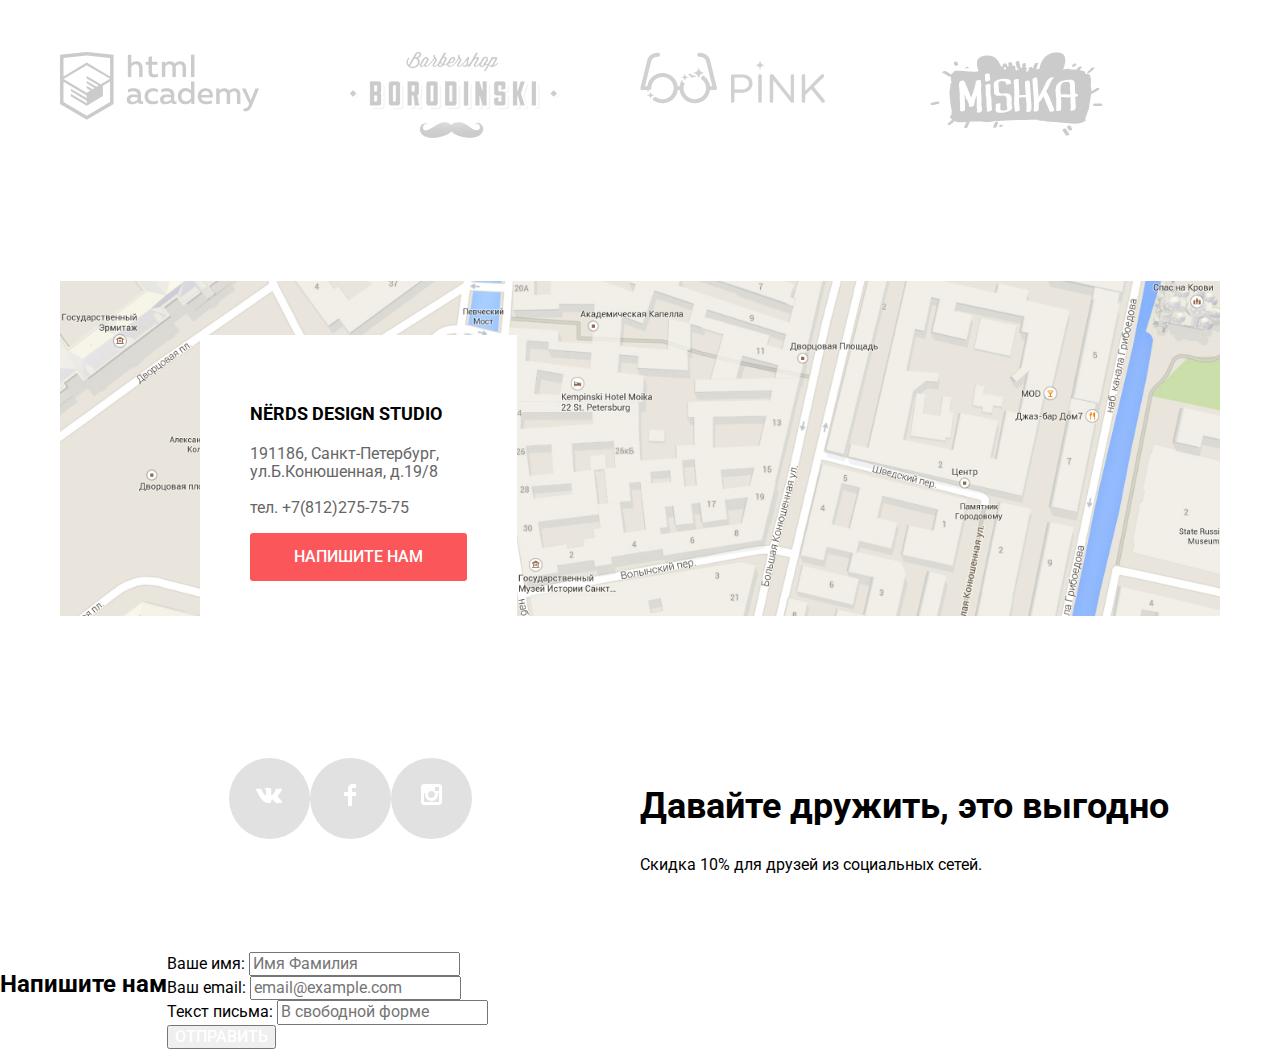
==== commit 91ff6918: "1" ====
--- a/index.html
+++ b/index.html
@@ -73,7 +73,6 @@
         <a class="button button-yellow" type="button">Заказать</a>
       </li>
     </ul>
-    <hr class="horizontal-line"/>
   </section>
 
   <section class="about-company-all">
@@ -118,26 +117,25 @@
     <ul class="sponsors-list">
       <li class="sponsors-item">
         <a href="#">
-          <img src="img/group5.png" width="199" height="68" alt="">
-        </a>
-      </li>
-      <li class="sponsors-item">
-        <a href="#">
-          <img src="img/logo-2.png" width="209" height="90" alt="">
-        </a>
-      </li>
-      <li class="sponsors-item">
-        <a href="#">
-          <img src="img/logo-3.png" width="185" height="52" alt="">
-        </a>
-      </li>
-      <li class="sponsors-item">
-        <a href="#">
-          <img src="img/logo-4.png" width="173" height="84" alt="">
+          <img src="img/group5.svg" width="199" height="68" alt="">
+        </a>
+      </li>
+      <li class="sponsors-item">
+        <a href="#">
+          <img src="img/logo-2.svg" width="209" height="90" alt="">
+        </a>
+      </li>
+      <li class="sponsors-item">
+        <a href="#">
+          <img src="img/logo-3.svg" width="185" height="52" alt="">
+        </a>
+      </li>
+      <li class="sponsors-item">
+        <a href="#">
+          <img src="img/logo-4.svg" width="173" height="84" alt="">
       </a>
       </li>
    </ul>
-   <hr class="horizontal-line"/>
  </section>
 
  <section class="contacts">
--- a/css/style.css
+++ b/css/style.css
@@ -38,13 +38,6 @@
   background-color: var(--basic-white);
 }
 
-.horizontal-line {
-  width: 1160px;
-  margin: 0 auto;
-  height: 2px;
-  background: var(--basic-grey);
-}
-
 a {
   text-decoration: none;
 }
@@ -94,6 +87,10 @@
   background-color: var(--basic-grey);
 }
 
+.page-title {
+  margin-bottom: 108px;
+}
+
 /*logo*/
 .main-header-logo {
   width: 160px;
@@ -109,7 +106,7 @@
 
 /*site-navigation ВРЕМЕННО*/
 .site-navigation {
-  width: 620px; /*Не знаю где посмотреть ширину контейнер*/
+   /*Не знаю где посмотреть ширину контейнер*/
   margin: 0;
   padding: 0;
 }
@@ -252,8 +249,13 @@
 }
 
 .catalog-item .button-price-sedona {
-  width: 200px;
-  height: 50px;
+  padding-left: 72px;
+  padding-right: 72px;
+  padding-top: 15px;
+  padding-bottom: 15px;
+  margin-left: 80px;
+  margin-right: 80px;
+  margin-bottom: 41px;
   color: var(--basic-white);
   background-color: var(--basic-red);
   border-radius: 3px;
@@ -363,7 +365,8 @@
 .site-navigation {
   display: flex;
   flex-wrap: wrap;
-  margin-left: 202px;
+  justify-content: space-around;
+
 }
 
 h1 {
@@ -383,18 +386,18 @@
 }
 
 .user-navigation .basket {
-  padding-left: 50px;
+  margin-left: 20px;
   position: relative;
 }
 
 .basket::before {
-  content: "";
+  content: "бесит";
   position: absolute;
   top: 82px;
   left: 25px;
   width: 15px;
-  height: 11px;
-  background-image: url("..img/cart-icon2.svg");
+  height: 15px;
+  background-image: url("..img/cart-icon.svg");
   background-repeat: no-repeat;
   background-position: 0 0;
 }
@@ -403,8 +406,7 @@
 .user-navigation a {
   color: var(--basic-black);
   display: block;
-  padding-top: 75px;
-  padding-right: 44px;
+  margin-right: 44px;
 }
 
 .site-navigation a:hover,
@@ -416,6 +418,7 @@
 .site-navigation a:focus,
 .user-navigation a:focus {
   background-color: var(--basic-grey);
+  border-bottom: 2px solid var(--basic-red);
 }
 
 .site-navigation a:active,
@@ -423,6 +426,7 @@
   color: var(--basic-black);
   opacity: 0.3;
   background-color: var(--basic-grey);
+  border-bottom: 2px solid var(--basic-red);
 }
 
 /*services*/
@@ -784,6 +788,8 @@
 .catalog-list {
   display: flex;
   flex-wrap: wrap;
+  align-items: center;
+  text-align: center;
   padding: 0;
   margin: 0;
   margin-bottom: 25px;
@@ -1011,3 +1017,7 @@
   display: flex;
   justify-content: space-between;
 }
+
+.modal {
+  display: flex;
+}
